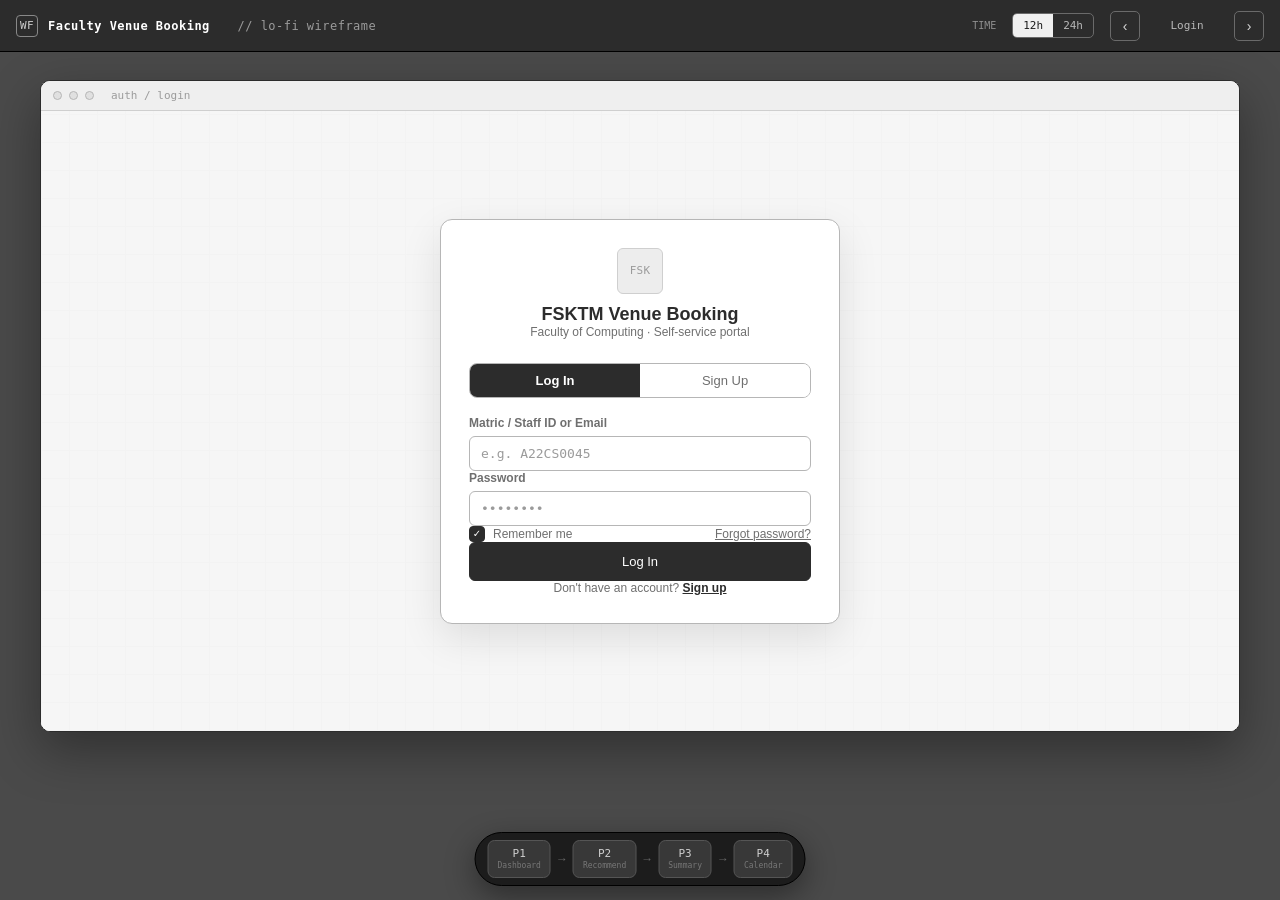
==== index.html @ b7682656 "Rename Faculty Booking Wireframe.html to index.html" ====
<!DOCTYPE html>
<html lang="en">
<head>
<meta charset="UTF-8" />
<meta name="viewport" content="width=device-width, initial-scale=1.0, viewport-fit=cover" />
<title>Faculty Venue Booking — Lo-Fi Wireframe</title>
<link rel="stylesheet" href="wf/styles.css" />
</head>
<body>
  <div class="app">
    <!-- ============ TOP CHROME ============ -->
    <div class="chrome">
      <div class="brand">
        <span class="dot">WF</span>
        <b>Faculty Venue Booking</b>&nbsp;<span>// lo-fi wireframe</span>
      </div>

      <div class="spacer"></div>

      <!-- global time format -->
      <span class="mono" style="font-size:10px;color:#8f8f8f;">TIME</span>
      <div class="seg">
        <button data-chrome="time" data-chrome-time="12">12h</button>
        <button data-chrome="time" data-chrome-time="24">24h</button>
      </div>

      <!-- annotation toggle removed -->

      <!-- prev / next -->
      <div class="nav">
        <button class="arrow" data-chrome="prev" title="Previous (←)">‹</button>
        <span class="pos" id="pos">P1 · 1/5</span>
        <button class="arrow" data-chrome="next" title="Next (→)">›</button>
      </div>
    </div>

    <!-- ============ STAGE ============ -->
    <div class="stage" id="stage"></div>
  </div>

  <!-- ============ FLOW MAP ============ -->
  <div class="flowmap">
    <div class="node" data-node="dashboard"><span>P1</span><small>Dashboard</small></div>
    <span class="arw">→</span>
    <div class="node" data-node="recommend"><span>P2</span><small>Recommend</small></div>
    <span class="arw">→</span>
    <div class="node" data-node="summary"><span>P3</span><small>Summary</small></div>
    <span class="arw">→</span>
    <div class="node" data-node="calendar"><span>P4</span><small>Calendar</small></div>
  </div>

  <script src="wf/screens.js"></script>
  <script src="wf/app.js"></script>
</body>
</html>
---- wf/styles.css ----
/* ============================================================
   FACULTY VENUE BOOKING — LO-FI WIREFRAME
   Strict grayscale blueprint system. White / gray / black only.
   ============================================================ */

:root {
  --bg:        #ffffff;
  --paper:     #f6f6f6;   /* app canvas behind cards */
  --panel:     #fbfbfb;   /* sidebars */
  --card:      #ffffff;
  --fill:      #ededed;   /* gray placeholder fill */
  --fill-2:    #e3e3e3;   /* stronger fill / booked block */
  --fill-3:    #d6d6d6;
  --line:      #cfcfcf;   /* hairline borders */
  --line-2:    #b6b6b6;
  --line-strong:#8f8f8f;
  --ink:       #2c2c2c;   /* primary text */
  --ink-2:     #6f6f6f;   /* secondary text */
  --ink-3:     #9b9b9b;   /* tertiary / placeholder text */
  --solid:     #2c2c2c;   /* "primary" filled button */
  --solid-ink: #ffffff;

  --sans: "Helvetica Neue", Helvetica, Arial, system-ui, sans-serif;
  --mono: ui-monospace, "SF Mono", "JetBrains Mono", Menlo, Consolas, monospace;

  --r: 6px;
  --r-lg: 10px;
}

* { box-sizing: border-box; }

html, body {
  margin: 0;
  height: 100%;
  background: #4a4a4a;
  font-family: var(--sans);
  color: var(--ink);
  -webkit-font-smoothing: antialiased;
}

/* ---------- App shell ---------- */
.app {
  height: 100vh;
  display: flex;
  flex-direction: column;
  overflow: hidden;
}

/* ---------- Top chrome bar ---------- */
.chrome {
  flex-shrink: 0;
  background: #2c2c2c;
  color: #fff;
  display: flex;
  align-items: center;
  gap: 16px;
  padding: 0 16px;
  height: 52px;
  border-bottom: 1px solid #000;
}
.chrome .brand {
  display: flex;
  align-items: center;
  gap: 10px;
  font-family: var(--mono);
  font-size: 12px;
  letter-spacing: 0.04em;
  color: #fff;
}
.chrome .brand .dot {
  width: 22px; height: 22px;
  border: 1px solid #888;
  border-radius: 4px;
  display: grid; place-items: center;
  font-size: 11px; color:#cfcfcf;
}
.chrome .brand b { font-weight: 700; }
.chrome .brand span { color: #9b9b9b; }

.chrome .spacer { flex: 1; }

.seg {
  display: inline-flex;
  border: 1px solid #6a6a6a;
  border-radius: 5px;
  overflow: hidden;
}
.seg button {
  background: transparent;
  border: 0;
  color: #b9b9b9;
  font-family: var(--mono);
  font-size: 11px;
  padding: 5px 10px;
  cursor: pointer;
}
.seg button.on { background: #f0f0f0; color: #1c1c1c; }

.chrome .cbtn {
  background: transparent;
  border: 1px solid #6a6a6a;
  color: #d8d8d8;
  font-family: var(--mono);
  font-size: 11px;
  padding: 6px 11px;
  border-radius: 5px;
  cursor: pointer;
  display: inline-flex; align-items: center; gap: 6px;
}
.chrome .cbtn:hover { background: #3a3a3a; }
.chrome .cbtn.on { background: #f0f0f0; color: #1c1c1c; border-color: #f0f0f0; }

.chrome .nav { display: inline-flex; align-items:center; gap: 8px; }
.chrome .nav .arrow {
  width: 30px; height: 30px;
  border: 1px solid #6a6a6a; border-radius: 5px;
  background: transparent; color: #d8d8d8;
  cursor: pointer; font-size: 14px;
  display: grid; place-items: center;
}
.chrome .nav .arrow:hover { background:#3a3a3a; }
.chrome .nav .pos { font-family: var(--mono); font-size: 11px; color:#b9b9b9; min-width: 78px; text-align:center; }

/* ---------- Stage ---------- */
.stage {
  flex: 1;
  overflow: auto;
  padding: 28px 28px 96px;
  display: flex;
  justify-content: center;
}
.frame {
  width: 100%;
  max-width: 1200px;
  background: var(--bg);
  border: 1px solid #2c2c2c;
  border-radius: 10px;
  box-shadow: 0 18px 50px rgba(0,0,0,.35);
  overflow: hidden;
  position: relative;
  align-self: flex-start;
}
/* browser-ish title strip */
.frame > .titlebar {
  height: 30px;
  background: #efefef;
  border-bottom: 1px solid var(--line);
  display: flex; align-items: center; gap: 7px;
  padding: 0 12px;
}
.frame > .titlebar .tl {
  width: 9px; height: 9px; border-radius: 50%;
  border: 1px solid var(--line-2); background: #e0e0e0;
}
.frame > .titlebar .url {
  margin-left: 10px;
  font-family: var(--mono); font-size: 11px; color: var(--ink-3);
}

.screen { position: relative; }

/* ============================================================
   GENERIC WIREFRAME PRIMITIVES
   ============================================================ */
.ph {
  background: var(--fill);
  border: 1px solid var(--line);
  border-radius: var(--r);
  display: flex; align-items: center; justify-content: center;
  font-family: var(--mono);
  font-size: 11px;
  color: var(--ink-3);
  text-align: center;
  letter-spacing: 0.02em;
}
/* faint placeholder texture for image slots */
.ph.img {
  background:
    repeating-linear-gradient(135deg, #e9e9e9 0 9px, #e3e3e3 9px 18px);
}
.ico {
  width: 16px; height: 16px;
  border: 1px solid var(--line-2);
  border-radius: 4px;
  flex-shrink: 0;
  display: inline-grid; place-items: center;
  font-family: var(--mono);
  font-size: 9px; color: var(--ink-3);
  background: #fff;
}
.ico.sm { width: 13px; height: 13px; border-radius: 3px; }
.avatar { border-radius: 50%; }

.glyph { font-family: var(--mono); }

/* Buttons */
.btn {
  font-family: var(--sans);
  font-size: 13px;
  border: 1px solid var(--line-2);
  background: #fff;
  color: var(--ink);
  border-radius: var(--r);
  padding: 9px 14px;
  cursor: pointer;
  display: inline-flex; align-items: center; gap: 8px;
  font-weight: 500;
  line-height: 1;
}
.btn:hover { background: var(--paper); }
.btn.primary {
  background: var(--solid);
  color: var(--solid-ink);
  border-color: var(--solid);
}
.btn.primary:hover { background: #000; }
.btn.dashed { border-style: dashed; background: #fff; }
.btn.sm { font-size: 12px; padding: 7px 11px; }
.btn.block { width: 100%; justify-content: center; }

/* Tag / chip */
.tag {
  font-family: var(--mono);
  font-size: 10px;
  border: 1px solid var(--line-2);
  border-radius: 4px;
  padding: 2px 7px;
  color: var(--ink-2);
  background: #fff;
  display: inline-flex; align-items:center; gap:5px;
  white-space: nowrap;
}
.tag.solid { background: var(--fill-2); border-color: var(--line-2); color: var(--ink); }
.tag.dark  { background: #2c2c2c; border-color:#2c2c2c; color:#fff; }

.chip {
  font-family: var(--sans);
  font-size: 12px;
  border: 1px solid var(--line-2);
  border-radius: 999px;
  padding: 6px 12px;
  background: #fff;
  color: var(--ink-2);
  cursor: pointer;
  display: inline-flex; align-items:center; gap:6px;
}
.chip.on { background: #2c2c2c; color: #fff; border-color:#2c2c2c; font-weight:600; }

/* Card */
.uicard {
  background: var(--card);
  border: 1px solid var(--line);
  border-radius: var(--r-lg);
  overflow: hidden;
}
.uicard > .head {
  padding: 13px 18px;
  border-bottom: 1px solid var(--line);
  display: flex; align-items: center; justify-content: space-between;
}
.label-kicker {
  font-family: var(--mono); font-size: 10px; letter-spacing: 0.08em;
  color: var(--ink-3); text-transform: uppercase;
}

/* Layout helpers */
.row { display: flex; align-items: center; }
.col { display: flex; flex-direction: column; }
.gap4{gap:4px}.gap6{gap:6px}.gap8{gap:8px}.gap10{gap:10px}.gap12{gap:12px}.gap16{gap:16px}.gap20{gap:20px}.gap24{gap:24px}
.between { justify-content: space-between; }
.wrap { flex-wrap: wrap; }
.mt4{margin-top:4px}.mt8{margin-top:8px}.mt12{margin-top:12px}.mt16{margin-top:16px}
.muted { color: var(--ink-2); }
.mono { font-family: var(--mono); }
.t10{font-size:10px}.t11{font-size:11px}.t12{font-size:12px}.t13{font-size:13px}.t14{font-size:14px}.t15{font-size:15px}.t16{font-size:16px}.t18{font-size:18px}.t20{font-size:20px}.t22{font-size:22px}
.b6{font-weight:600}.b7{font-weight:700}.b8{font-weight:800}

/* App-internal sidebar look */
.side {
  width: 220px; flex-shrink: 0;
  background: var(--panel);
  border-right: 1px solid var(--line);
  display: flex; flex-direction: column;
}
.side .navitem {
  display: flex; align-items: center; gap: 11px;
  padding: 10px 12px; margin: 2px 10px;
  border-radius: var(--r);
  font-size: 13px; color: var(--ink-2);
  cursor: pointer; border: 1px solid transparent;
}
.side .navitem:hover { background: #fff; border-color: var(--line); }
.side .navitem.on { background: #2c2c2c; color: #fff; font-weight: 600; }
.side .navitem.on .ico { border-color:#777; background:#3a3a3a; color:#ddd; }
.side .navitem.disabled { opacity: .42; cursor: default; }
.side .navitem.disabled:hover { background: transparent; border-color: transparent; }
.side .navitem.admin { border: 1px dashed var(--line-2); }
.side .navitem.admin:hover { background:#fff; border-color: var(--line-strong); }
.brandbar { display:flex; align-items:center; gap:10px; padding:18px 16px; border-bottom:1px solid var(--line); }
.navlist { flex:1; padding:12px 0; }
.side-admin { padding:10px; border-top:1px solid var(--line); }
.side-admin .navitem { margin:0; }
.userbar { display:flex; flex-direction:column; align-items:stretch; gap:10px; padding:14px; border-top:1px solid var(--line); }
.navcount { margin-left:auto; font-family:var(--mono); font-size:10px; background:var(--fill-2); color:var(--ink-2); border-radius:999px; padding:1px 7px; }
.navitem.on .navcount { background:#3a3a3a; color:#ddd; }
.emptybox { display:flex; flex-direction:column; align-items:center; gap:10px; text-align:center; padding:46px 20px; border:1px dashed var(--line-2); border-radius:var(--r-lg); background:#fff; }

/* recommend: filter panel beside results */
.subbody { display:flex; flex:1; min-height:0; }
.filterpanel { width:248px; flex-shrink:0; background:#fff; border-right:1px solid var(--line); padding:20px; display:flex; flex-direction:column; gap:22px; overflow:auto; }
.resultscol { flex:1; min-width:0; background:var(--paper); padding:24px 26px; display:flex; flex-direction:column; gap:12px; overflow:auto; }

/* summary scroll body */
.subbody-scroll { flex:1; overflow:auto; background:var(--paper); padding:24px 26px; }
.p3grid { display:grid; grid-template-columns:2fr 1fr; gap:22px; max-width:1000px; margin:0 auto; }

.topbar {
  border-bottom: 1px solid var(--line);
  padding: 16px 26px;
  display: flex; align-items: center; justify-content: space-between;
  background: #fff;
}

.appbody { display: flex; min-height: 560px; }
.appmain { flex: 1; min-width: 0; display: flex; flex-direction: column; background: var(--paper); }
.scrollpad { padding: 24px 26px; display: flex; flex-direction: column; gap: 20px; }

/* Stat card */
.stat {
  background: #fff; border: 1px solid var(--line); border-radius: var(--r-lg);
  padding: 16px 18px; display: flex; align-items: center; gap: 14px;
}
.stat .box { width: 40px; height: 40px; border:1px solid var(--line-2); border-radius:8px; background:var(--fill); flex-shrink:0; display:grid;place-items:center; }

/* List row */
.lrow { padding: 14px 18px; display: flex; align-items: center; gap: 14px; }
.lrow + .lrow { border-top: 1px solid var(--line); }
.stripe { width: 4px; align-self: stretch; border-radius: 3px; background: var(--fill-3); flex-shrink: 0; }

/* Inputs */
.field {
  width: 100%;
  border: 1px solid var(--line-2);
  border-radius: var(--r);
  padding: 9px 11px;
  font-family: var(--mono);
  font-size: 13px;
  color: var(--ink);
  background: #fff;
}
.field.area { font-family: var(--sans); resize: none; }
.field.ph-only { color: var(--ink-3); }
.slider {
  height: 5px; background: var(--fill-2); border-radius: 999px; position: relative;
}
.slider .knob {
  position: absolute; top: 50%; transform: translate(-50%,-50%);
  width: 16px; height: 16px; border-radius: 50%;
  background: #fff; border: 2px solid #2c2c2c;
}
.slider .fillbar { position:absolute; left:0; top:0; bottom:0; background: var(--line-strong); border-radius:999px; }

/* Toggle switch */
.switch { width: 38px; height: 21px; border-radius: 999px; background: var(--fill-2); border:1px solid var(--line-2); position: relative; cursor:pointer; flex-shrink:0; }
.switch .nub { position:absolute; top: 2px; left: 2px; width: 15px; height: 15px; border-radius: 50%; background: #fff; border:1px solid var(--line-2); transition: left .12s; }
.switch.on { background: #2c2c2c; border-color:#2c2c2c; }
.switch.on .nub { left: 19px; border-color:#2c2c2c; }

/* Checkbox */
.cbox { width: 16px; height:16px; border:1px solid var(--line-2); border-radius:4px; display:grid; place-items:center; background:#fff; flex-shrink:0; }
.cbox.on { background:#2c2c2c; border-color:#2c2c2c; color:#fff; font-size:10px; }

/* ============================================================
   ANNOTATIONS
   ============================================================ */
.annot { display: none; }
body.show-annots .annot { display: block; }

.annot-badge {
  position: absolute;
  z-index: 30;
  font-family: var(--mono);
  font-size: 10px;
  background: #1c1c1c;
  color: #fff;
  border-radius: 999px;
  padding: 2px 8px;
  white-space: nowrap;
  box-shadow: 0 2px 6px rgba(0,0,0,.3);
  pointer-events: none;
  display: flex; align-items: center; gap: 5px;
}
.annot-badge .num {
  display: inline-grid; place-items: center;
  width: 14px; height: 14px; border-radius: 50%;
  background: #fff; color: #1c1c1c; font-weight: 700; font-size: 9px;
}
/* dashed outline marking an interactive region */
.annot-ring {
  position: absolute;
  z-index: 29;
  border: 1.5px dashed #5a5a5a;
  border-radius: 8px;
  pointer-events: none;
}

/* highlight any interactive element subtly */
[data-act] { position: relative; }
body.show-annots .hot { outline: 1.5px dashed #7a7a7a; outline-offset: 2px; }

/* ---------- Flow map (footer) ---------- */
.flowmap {
  position: fixed;
  bottom: 14px; left: 50%; transform: translateX(-50%);
  background: #1c1c1c;
  border: 1px solid #000;
  border-radius: 999px;
  padding: 7px 12px;
  display: flex; align-items: center; gap: 4px;
  z-index: 50;
  box-shadow: 0 10px 30px rgba(0,0,0,.4);
}
.flowmap .node {
  font-family: var(--mono);
  font-size: 11px;
  color: #cfcfcf;
  background: #383838;
  border: 1px solid #555;
  border-radius: 7px;
  padding: 6px 9px;
  cursor: pointer;
  display: flex; flex-direction: column; align-items:center; line-height: 1.25;
  min-width: 38px;
}
.flowmap .node small { font-size: 8px; color: #777; }
.flowmap .node.on { background: #f0f0f0; color: #1c1c1c; border-color:#f0f0f0; }
.flowmap .node.on small { color: #666; }
.flowmap .node.overlay { border-style: dashed; }
.flowmap .arw { color: #666; font-size: 12px; padding: 0 1px; }
.flowmap .biarw { color:#666; font-size: 12px; }

/* calendar */
.cal { min-width: 820px; }
.calhead, .calrow { display: grid; grid-template-columns: 64px repeat(6, 1fr); }
.calhead.cal5, .calrow.cal5 { grid-template-columns: 64px repeat(5, 1fr); }
.calhead > div { padding: 9px 6px; text-align: center; border-left: 1px solid var(--line); border-bottom: 1px solid var(--line); font-size: 11px; font-weight: 700; }
.calhead > div:first-child { border-left: 0; }
.dayband { padding: 6px 12px; background: var(--fill); border-bottom: 1px solid var(--line); font-size: 11px; font-weight: 700; color: var(--ink); font-family: var(--mono); }
.calrow > div { border-left: 1px solid var(--line); border-bottom: 1px solid var(--line); height: 34px; position: relative; cursor: pointer; }
.calrow > div:first-child { border-left: 0; display:flex; align-items:center; justify-content:flex-end; padding-right: 8px; font-family: var(--mono); font-size: 10px; color: var(--ink-3); cursor: default; }
.calrow .cell:hover { background: var(--paper); }
.calrow .cell.booked, .calrow .cell.booked:hover { background: var(--fill-2); }
.calrow .cell.selcell { outline: 1.5px dashed #2c2c2c; outline-offset: -2px; background: var(--fill-3); }
.calrow .cell.booked .ev { position:absolute; inset:0; display:flex; align-items:center; padding-left: 8px; font-size: 10px; font-weight: 600; color: var(--ink); border-left: 3px solid var(--line-strong); }
.calrow .cell.sel { background: #ddd; outline: 1.5px dashed #2c2c2c; outline-offset: -2px; }

/* slot panel */
.slotpanel {
  position: absolute; bottom: 18px; left: 50%; transform: translateX(-50%);
  width: 320px; background: #fff; border: 1px solid var(--line-2);
  border-radius: var(--r-lg); box-shadow: 0 14px 36px rgba(0,0,0,.22); padding: 16px; z-index: 20;
}

/* legend swatch */
.sw { width: 13px; height: 13px; border-radius: 3px; border: 1px solid var(--line-2); }

/* ---------- P6 modal ---------- */
.overlay {
  position: fixed; inset: 0; z-index: 60;
  background: rgba(30,30,30,.6);
  backdrop-filter: blur(2px);
  display: flex; align-items: center; justify-content: center;
}
.modal {
  width: 440px; max-width: calc(100% - 32px);
  background: #fff; border: 1px solid #2c2c2c;
  border-radius: 12px; overflow: hidden;
  box-shadow: 0 24px 60px rgba(0,0,0,.4);
}
.modal .mhead { background: #2c2c2c; color: #fff; padding: 18px 20px; }

/* swipe card */
.swipe {
  width: 100%; max-width: 480px;
  background: #fff; border: 1px solid var(--line-2);
  border-radius: 14px; box-shadow: 0 10px 30px rgba(0,0,0,.12);
  padding: 22px; position: relative;
}
.swipe .pstripe { position:absolute; top:0; left:0; right:0; height: 4px; background: var(--line-strong); border-radius: 14px 14px 0 0; }
.metsq { display:flex; align-items:center; gap:8px; padding: 9px 11px; border:1px solid var(--line); border-radius: var(--r); background: var(--paper); font-family: var(--mono); font-size: 12px; }

.divline { height: 1px; background: var(--line); }
.vdiv { width:1px; align-self:stretch; background: var(--line); }

/* ---------- AUTH (login / signup / admin gate) ---------- */
.authwrap {
  min-height: 620px;
  background:
    repeating-linear-gradient(0deg, #f3f3f3 0 1px, transparent 1px 28px),
    repeating-linear-gradient(90deg, #f3f3f3 0 1px, transparent 1px 28px),
    var(--paper);
  display: grid; place-items: center; padding: 48px 24px;
}
.authcard {
  width: 400px; max-width: 100%;
  background: #fff; border: 1px solid var(--line-2);
  border-radius: 12px; padding: 28px;
  box-shadow: 0 14px 40px rgba(0,0,0,.10);
  display: flex; flex-direction: column; gap: 18px;
}
.authtabs { display:flex; border:1px solid var(--line-2); border-radius: 8px; overflow:hidden; }
.authtabs button {
  flex:1; padding: 9px 0; background:#fff; border:0; cursor:pointer;
  font-family: var(--sans); font-size: 13px; color: var(--ink-2);
}
.authtabs button.on { background:#2c2c2c; color:#fff; font-weight:600; }
.linktab { color: var(--ink); font-weight:600; text-decoration: underline; cursor:pointer; }


/* ============================================================
   RESPONSIVE — mobile ( ≤ 680px )
   ============================================================ */
@media (max-width: 680px) {

  /* Hide desktop browser chrome frame on mobile */
  .frame { border-radius: 0; box-shadow: none; }
  .frame > .titlebar { display: none; }

  /* App shell — stack sidebar below content as bottom nav */
  .appbody { flex-direction: column; min-height: 100dvh; }
  .appmain { order: 1; }

  /* Sidebar becomes a bottom tab bar */
  .side {
    width: 100%; flex-direction: row;
    border-right: none; border-top: 1px solid var(--line);
    order: 2; overflow-x: auto; padding: 4px 6px;
    position: sticky; bottom: 0; background: #fff; z-index: 50;
  }
  .side .navlist { display: flex; flex-direction: row; padding: 0; gap: 2px; flex: 1; }
  .side .navitem { flex-direction: column; gap: 2px; padding: 6px 10px; font-size: 10px; margin: 0; min-width: 56px; text-align: center; justify-content: center; }
  .side .navitem .ico { width: 22px; height: 22px; font-size: 11px; }
  .brandbar { display: none; }
  .userbar { flex-direction: row; padding: 6px 10px; border-top: none; border-left: 1px solid var(--line); }
  .side-admin { padding: 4px 6px; border-top: none; border-left: 1px solid var(--line); }

  /* Topbar */
  .topbar { padding: 12px 16px; flex-wrap: wrap; gap: 8px; }

  /* Recommend: stack filter above results */
  .subbody { flex-direction: column; }
  .filterpanel {
    width: 100%; border-right: none; border-bottom: 1px solid var(--line);
    padding: 14px 16px; gap: 14px;
    max-height: 260px; overflow-y: auto;
  }
  .resultscol { padding: 14px 16px; }

  /* Booking summary grid: single column */
  .p3grid { grid-template-columns: 1fr; gap: 14px; }

  /* Scrollpad */
  .scrollpad { padding: 14px 16px; gap: 14px; }
  .subbody-scroll { padding: 14px 16px; }

  /* Stat cards: 2-column grid */
  .statgrid { grid-template-columns: 1fr 1fr !important; gap: 10px !important; }
  .stat { padding: 12px 14px; }

  /* Admin board: centre layout, full width */
  .swipe { max-width: 100%; }
  .swipe-track { max-width: 100%; }

  /* Admin swipe card full width */
  .col.gap16 > .swipe { width: 100%; }

  /* Room cards: hide photo strip on mobile */
  .ph.img { display: none; }

  /* Auth card */
  .authcard { width: 100%; border-radius: 0; border-left: none; border-right: none; }

  /* Calendar */
  .calgrid { font-size: 11px !important; }

  /* Tables */
  table { font-size: 12px; }
  th, td { padding: 8px 10px !important; }

  /* Tags / chips: smaller */
  .tag { font-size: 10px; padding: 2px 7px; }
  .chip { font-size: 11px; padding: 4px 10px; }

  /* Buttons */
  .btn { font-size: 12px; padding: 7px 12px; }
  .btn.sm { padding: 5px 9px; font-size: 11px; }

  /* Typography scale-down */
  .t20 { font-size: 16px !important; }
  .t18 { font-size: 15px !important; }
  .t17 { font-size: 14px !important; }
  .t16 { font-size: 13px !important; }
  .t15 { font-size: 13px !important; }

  /* Modal: full screen */
  .modal-box { width: 100% !important; max-width: 100% !important; border-radius: 16px 16px 0 0 !important; position: fixed !important; bottom: 0 !important; margin: 0 !important; }
  .modal { align-items: flex-end !important; }

  /* Swipe thumb bigger touch target */
  .swipe-thumb { width: 52px !important; height: 52px !important; top: 2px !important; }
  .swipe-track { height: 56px !important; }
}

/* ============================================================
   RESPONSIVE — tablet ( 681px – 900px )
   ============================================================ */
@media (min-width: 681px) and (max-width: 900px) {
  .side { width: 180px; }
  .side .navitem { font-size: 12px; padding: 9px 10px; }
  .filterpanel { width: 200px; }
  .p3grid { grid-template-columns: 1fr 1fr; gap: 16px; }
  .scrollpad { padding: 18px 20px; }
}

/* Safe area insets for notched phones (iPhone X+) */
@supports (padding: env(safe-area-inset-bottom)) {
  .side { padding-bottom: env(safe-area-inset-bottom); }
  body { padding-bottom: env(safe-area-inset-bottom); }
}
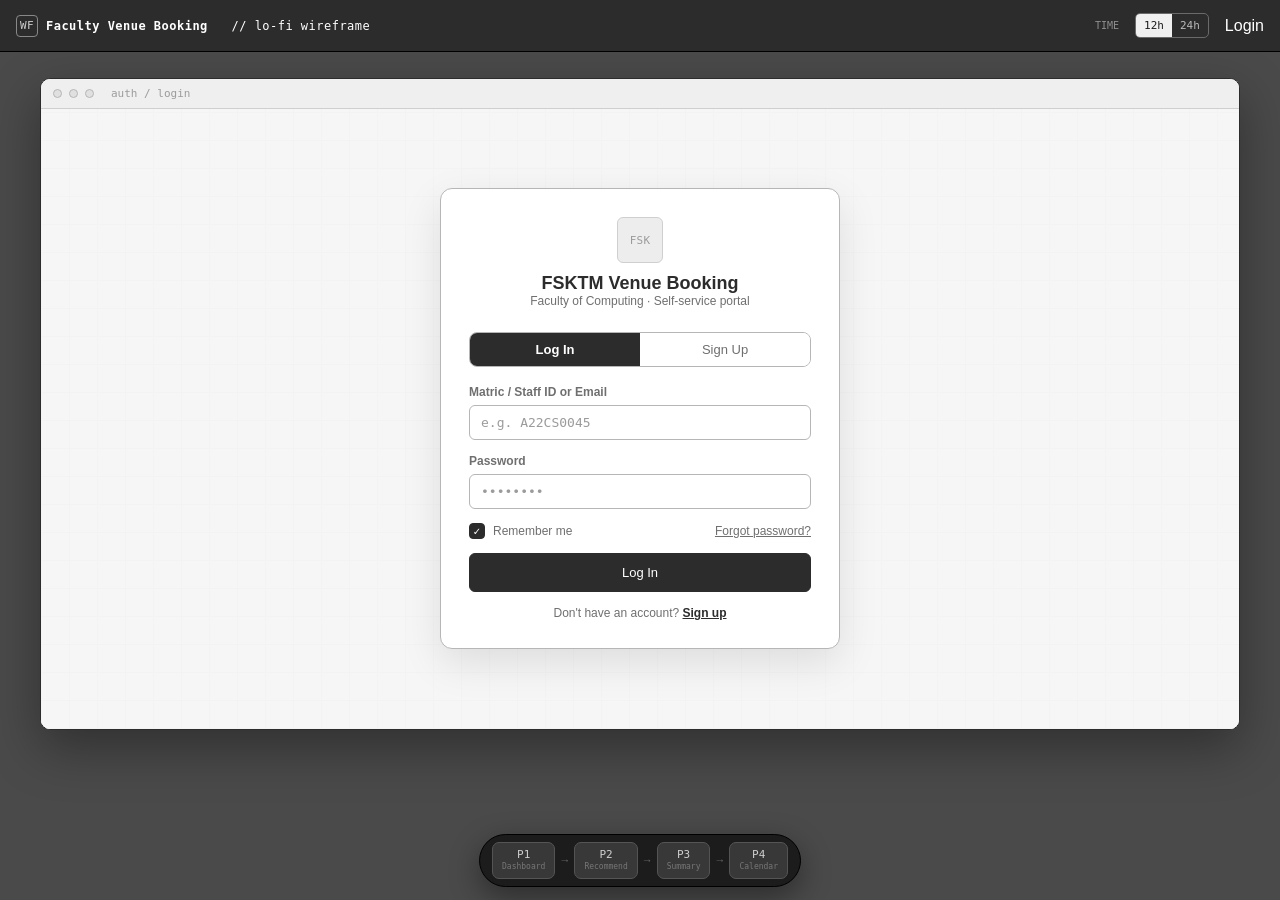
==== commit b75fba02: "Update index.html" ====
--- a/index.html
+++ b/index.html
@@ -26,12 +26,8 @@
 
       <!-- annotation toggle removed -->
 
-      <!-- prev / next -->
-      <div class="nav">
-        <button class="arrow" data-chrome="prev" title="Previous (←)">‹</button>
-        <span class="pos" id="pos">P1 · 1/5</span>
-        <button class="arrow" data-chrome="next" title="Next (→)">›</button>
-      </div>
+      <!-- prev / next removed -->
+      <span class="pos" id="pos"></span>
     </div>
 
     <!-- ============ STAGE ============ -->
@@ -40,13 +36,13 @@
 
   <!-- ============ FLOW MAP ============ -->
   <div class="flowmap">
-    <div class="node" data-node="dashboard"><span>P1</span><small>Dashboard</small></div>
+    <div class="node" data-node="dashboard" style="cursor:default;pointer-events:none;"><span>P1</span><small>Dashboard</small></div>
     <span class="arw">→</span>
-    <div class="node" data-node="recommend"><span>P2</span><small>Recommend</small></div>
+    <div class="node" data-node="recommend" style="cursor:default;pointer-events:none;"><span>P2</span><small>Recommend</small></div>
     <span class="arw">→</span>
-    <div class="node" data-node="summary"><span>P3</span><small>Summary</small></div>
+    <div class="node" data-node="summary" style="cursor:default;pointer-events:none;"><span>P3</span><small>Summary</small></div>
     <span class="arw">→</span>
-    <div class="node" data-node="calendar"><span>P4</span><small>Calendar</small></div>
+    <div class="node" data-node="calendar" style="cursor:default;pointer-events:none;"><span>P4</span><small>Calendar</small></div>
   </div>
 
   <script src="wf/screens.js"></script>
--- a/wf/styles.css
+++ b/wf/styles.css
@@ -1,30 +1,36 @@
 /* ============================================================
    FACULTY VENUE BOOKING — LO-FI WIREFRAME
-   Strict grayscale blueprint system. White / gray / black only.
+   Strict grayscale. Fully fluid & adaptive across all screen sizes.
    ============================================================ */
 
 :root {
-  --bg:        #ffffff;
-  --paper:     #f6f6f6;   /* app canvas behind cards */
-  --panel:     #fbfbfb;   /* sidebars */
-  --card:      #ffffff;
-  --fill:      #ededed;   /* gray placeholder fill */
-  --fill-2:    #e3e3e3;   /* stronger fill / booked block */
-  --fill-3:    #d6d6d6;
-  --line:      #cfcfcf;   /* hairline borders */
-  --line-2:    #b6b6b6;
+  --bg:         #ffffff;
+  --paper:      #f6f6f6;
+  --panel:      #fbfbfb;
+  --card:       #ffffff;
+  --fill:       #ededed;
+  --fill-2:     #e3e3e3;
+  --fill-3:     #d6d6d6;
+  --line:       #cfcfcf;
+  --line-2:     #b6b6b6;
   --line-strong:#8f8f8f;
-  --ink:       #2c2c2c;   /* primary text */
-  --ink-2:     #6f6f6f;   /* secondary text */
-  --ink-3:     #9b9b9b;   /* tertiary / placeholder text */
-  --solid:     #2c2c2c;   /* "primary" filled button */
-  --solid-ink: #ffffff;
+  --ink:        #2c2c2c;
+  --ink-2:      #6f6f6f;
+  --ink-3:      #9b9b9b;
+  --solid:      #2c2c2c;
+  --solid-ink:  #ffffff;
 
   --sans: "Helvetica Neue", Helvetica, Arial, system-ui, sans-serif;
   --mono: ui-monospace, "SF Mono", "JetBrains Mono", Menlo, Consolas, monospace;
 
-  --r: 6px;
+  --r:    6px;
   --r-lg: 10px;
+
+  /* Fluid sidebar width: 220px on desktop → 0 on mobile (becomes bottom bar) */
+  --side-w: clamp(0px, 18vw, 220px);
+  /* Fluid spacing */
+  --pad-x: clamp(12px, 3vw, 26px);
+  --pad-y: clamp(10px, 2vh, 20px);
 }
 
 * { box-sizing: border-box; }
@@ -36,111 +42,102 @@
   font-family: var(--sans);
   color: var(--ink);
   -webkit-font-smoothing: antialiased;
-}
-
-/* ---------- App shell ---------- */
+  overflow-x: hidden;
+}
+
+/* ============================================================
+   APP SHELL
+   ============================================================ */
 .app {
-  height: 100vh;
+  height: 100dvh;
   display: flex;
   flex-direction: column;
   overflow: hidden;
 }
 
-/* ---------- Top chrome bar ---------- */
+/* ---- Top chrome bar ---- */
 .chrome {
   flex-shrink: 0;
   background: #2c2c2c;
   color: #fff;
   display: flex;
   align-items: center;
-  gap: 16px;
-  padding: 0 16px;
-  height: 52px;
+  gap: clamp(6px, 1.5vw, 16px);
+  padding: 0 clamp(10px, 2vw, 16px);
+  height: clamp(42px, 6vh, 52px);
   border-bottom: 1px solid #000;
 }
 .chrome .brand {
   display: flex;
   align-items: center;
-  gap: 10px;
+  gap: 8px;
   font-family: var(--mono);
-  font-size: 12px;
+  font-size: clamp(10px, 1.2vw, 12px);
   letter-spacing: 0.04em;
   color: #fff;
+  white-space: nowrap;
+  overflow: hidden;
 }
 .chrome .brand .dot {
   width: 22px; height: 22px;
-  border: 1px solid #888;
-  border-radius: 4px;
+  border: 1px solid #888; border-radius: 4px;
   display: grid; place-items: center;
-  font-size: 11px; color:#cfcfcf;
+  font-size: 11px; color: #cfcfcf;
+  flex-shrink: 0;
 }
 .chrome .brand b { font-weight: 700; }
-.chrome .brand span { color: #9b9b9b; }
-
-.chrome .spacer { flex: 1; }
+.chrome .brand .brand-sub { color: #9b9b9b; }
+.chrome .spacer { flex: 1; min-width: 0; }
 
 .seg {
   display: inline-flex;
   border: 1px solid #6a6a6a;
   border-radius: 5px;
   overflow: hidden;
+  flex-shrink: 0;
 }
 .seg button {
-  background: transparent;
-  border: 0;
-  color: #b9b9b9;
-  font-family: var(--mono);
-  font-size: 11px;
-  padding: 5px 10px;
-  cursor: pointer;
+  background: transparent; border: 0;
+  color: #b9b9b9; font-family: var(--mono);
+  font-size: 11px; padding: 5px 8px; cursor: pointer;
 }
 .seg button.on { background: #f0f0f0; color: #1c1c1c; }
 
-.chrome .cbtn {
-  background: transparent;
-  border: 1px solid #6a6a6a;
-  color: #d8d8d8;
-  font-family: var(--mono);
-  font-size: 11px;
-  padding: 6px 11px;
-  border-radius: 5px;
-  cursor: pointer;
-  display: inline-flex; align-items: center; gap: 6px;
-}
-.chrome .cbtn:hover { background: #3a3a3a; }
-.chrome .cbtn.on { background: #f0f0f0; color: #1c1c1c; border-color: #f0f0f0; }
-
-.chrome .nav { display: inline-flex; align-items:center; gap: 8px; }
+.chrome .nav { display: inline-flex; align-items: center; gap: 6px; flex-shrink: 0; }
 .chrome .nav .arrow {
-  width: 30px; height: 30px;
+  width: 28px; height: 28px;
   border: 1px solid #6a6a6a; border-radius: 5px;
   background: transparent; color: #d8d8d8;
   cursor: pointer; font-size: 14px;
   display: grid; place-items: center;
 }
-.chrome .nav .arrow:hover { background:#3a3a3a; }
-.chrome .nav .pos { font-family: var(--mono); font-size: 11px; color:#b9b9b9; min-width: 78px; text-align:center; }
-
-/* ---------- Stage ---------- */
+.chrome .nav .arrow:hover { background: #3a3a3a; }
+.chrome .nav .pos {
+  font-family: var(--mono); font-size: 10px;
+  color: #b9b9b9; min-width: 60px; text-align: center;
+}
+
+/* ---- Stage (outer scroll container) ---- */
 .stage {
   flex: 1;
   overflow: auto;
-  padding: 28px 28px 96px;
+  padding: clamp(0px, 2vw, 28px) clamp(0px, 2vw, 28px) clamp(72px, 10vh, 96px);
   display: flex;
   justify-content: center;
 }
+
+/* ---- Browser frame ---- */
 .frame {
   width: 100%;
   max-width: 1200px;
   background: var(--bg);
   border: 1px solid #2c2c2c;
-  border-radius: 10px;
+  border-radius: clamp(0px, 1vw, 10px);
   box-shadow: 0 18px 50px rgba(0,0,0,.35);
   overflow: hidden;
   position: relative;
   align-self: flex-start;
 }
-/* browser-ish title strip */
 .frame > .titlebar {
   height: 30px;
   background: #efefef;
@@ -156,97 +153,75 @@
   margin-left: 10px;
   font-family: var(--mono); font-size: 11px; color: var(--ink-3);
 }
-
 .screen { position: relative; }
 
 /* ============================================================
-   GENERIC WIREFRAME PRIMITIVES
+   PRIMITIVES
    ============================================================ */
 .ph {
   background: var(--fill);
   border: 1px solid var(--line);
   border-radius: var(--r);
   display: flex; align-items: center; justify-content: center;
-  font-family: var(--mono);
-  font-size: 11px;
-  color: var(--ink-3);
-  text-align: center;
-  letter-spacing: 0.02em;
-}
-/* faint placeholder texture for image slots */
+  font-family: var(--mono); font-size: 11px;
+  color: var(--ink-3); text-align: center; letter-spacing: 0.02em;
+}
 .ph.img {
-  background:
-    repeating-linear-gradient(135deg, #e9e9e9 0 9px, #e3e3e3 9px 18px);
+  background: repeating-linear-gradient(135deg, #e9e9e9 0 9px, #e3e3e3 9px 18px);
 }
 .ico {
   width: 16px; height: 16px;
-  border: 1px solid var(--line-2);
-  border-radius: 4px;
+  border: 1px solid var(--line-2); border-radius: 4px;
   flex-shrink: 0;
   display: inline-grid; place-items: center;
-  font-family: var(--mono);
-  font-size: 9px; color: var(--ink-3);
+  font-family: var(--mono); font-size: 9px; color: var(--ink-3);
   background: #fff;
 }
 .ico.sm { width: 13px; height: 13px; border-radius: 3px; }
 .avatar { border-radius: 50%; }
-
 .glyph { font-family: var(--mono); }
 
 /* Buttons */
 .btn {
   font-family: var(--sans);
-  font-size: 13px;
+  font-size: clamp(11px, 1.2vw, 13px);
   border: 1px solid var(--line-2);
-  background: #fff;
-  color: var(--ink);
+  background: #fff; color: var(--ink);
   border-radius: var(--r);
-  padding: 9px 14px;
+  padding: clamp(7px, 1vh, 9px) clamp(10px, 1.5vw, 14px);
   cursor: pointer;
-  display: inline-flex; align-items: center; gap: 8px;
-  font-weight: 500;
-  line-height: 1;
+  display: inline-flex; align-items: center; gap: 6px;
+  font-weight: 500; line-height: 1;
+  white-space: nowrap;
 }
 .btn:hover { background: var(--paper); }
-.btn.primary {
-  background: var(--solid);
-  color: var(--solid-ink);
-  border-color: var(--solid);
-}
+.btn.primary { background: var(--solid); color: var(--solid-ink); border-color: var(--solid); }
 .btn.primary:hover { background: #000; }
 .btn.dashed { border-style: dashed; background: #fff; }
-.btn.sm { font-size: 12px; padding: 7px 11px; }
+.btn.sm { font-size: clamp(10px, 1.1vw, 12px); padding: clamp(5px, 0.8vh, 7px) clamp(8px, 1.2vw, 11px); }
 .btn.block { width: 100%; justify-content: center; }
 
-/* Tag / chip */
+/* Tags & chips */
 .tag {
-  font-family: var(--mono);
-  font-size: 10px;
-  border: 1px solid var(--line-2);
-  border-radius: 4px;
-  padding: 2px 7px;
-  color: var(--ink-2);
-  background: #fff;
-  display: inline-flex; align-items:center; gap:5px;
+  font-family: var(--mono); font-size: 10px;
+  border: 1px solid var(--line-2); border-radius: 4px;
+  padding: 2px 7px; color: var(--ink-2); background: #fff;
+  display: inline-flex; align-items: center; gap: 5px;
   white-space: nowrap;
 }
 .tag.solid { background: var(--fill-2); border-color: var(--line-2); color: var(--ink); }
-.tag.dark  { background: #2c2c2c; border-color:#2c2c2c; color:#fff; }
+.tag.dark  { background: #2c2c2c; border-color: #2c2c2c; color: #fff; }
 
 .chip {
-  font-family: var(--sans);
-  font-size: 12px;
-  border: 1px solid var(--line-2);
-  border-radius: 999px;
-  padding: 6px 12px;
-  background: #fff;
-  color: var(--ink-2);
-  cursor: pointer;
-  display: inline-flex; align-items:center; gap:6px;
-}
-.chip.on { background: #2c2c2c; color: #fff; border-color:#2c2c2c; font-weight:600; }
-
-/* Card */
+  font-family: var(--sans); font-size: clamp(10px, 1.1vw, 12px);
+  border: 1px solid var(--line-2); border-radius: 999px;
+  padding: clamp(4px, 0.6vh, 6px) clamp(9px, 1.2vw, 12px);
+  background: #fff; color: var(--ink-2);
+  cursor: pointer; display: inline-flex; align-items: center; gap: 6px;
+}
+.chip.on { background: #2c2c2c; color: #fff; border-color: #2c2c2c; font-weight: 600; }
+
+/* Cards */
 .uicard {
   background: var(--card);
   border: 1px solid var(--line);
@@ -254,217 +229,372 @@
   overflow: hidden;
 }
 .uicard > .head {
-  padding: 13px 18px;
+  padding: clamp(10px, 1.5vh, 13px) clamp(12px, 2vw, 18px);
   border-bottom: 1px solid var(--line);
   display: flex; align-items: center; justify-content: space-between;
 }
 .label-kicker {
-  font-family: var(--mono); font-size: 10px; letter-spacing: 0.08em;
-  color: var(--ink-3); text-transform: uppercase;
+  font-family: var(--mono); font-size: 10px;
+  letter-spacing: 0.08em; color: var(--ink-3); text-transform: uppercase;
 }
 
 /* Layout helpers */
-.row { display: flex; align-items: center; }
-.col { display: flex; flex-direction: column; }
-.gap4{gap:4px}.gap6{gap:6px}.gap8{gap:8px}.gap10{gap:10px}.gap12{gap:12px}.gap16{gap:16px}.gap20{gap:20px}.gap24{gap:24px}
+.row   { display: flex; align-items: center; }
+.col   { display: flex; flex-direction: column; }
+.gap4{gap:4px}.gap6{gap:6px}.gap8{gap:8px}.gap10{gap:10px}
+.gap12{gap:12px}.gap14{gap:14px}.gap16{gap:16px}.gap20{gap:20px}.gap24{gap:24px}
 .between { justify-content: space-between; }
 .wrap { flex-wrap: wrap; }
 .mt4{margin-top:4px}.mt8{margin-top:8px}.mt12{margin-top:12px}.mt16{margin-top:16px}
-.muted { color: var(--ink-2); }
-.mono { font-family: var(--mono); }
-.t10{font-size:10px}.t11{font-size:11px}.t12{font-size:12px}.t13{font-size:13px}.t14{font-size:14px}.t15{font-size:15px}.t16{font-size:16px}.t18{font-size:18px}.t20{font-size:20px}.t22{font-size:22px}
+.muted  { color: var(--ink-2); }
+.mono   { font-family: var(--mono); }
+.t10{font-size:10px}.t11{font-size:11px}.t12{font-size:12px}.t13{font-size:13px}
+.t14{font-size:14px}.t15{font-size:15px}.t16{font-size:16px}
+.t18{font-size:clamp(15px,2vw,18px)}.t20{font-size:clamp(16px,2.2vw,20px)}.t22{font-size:clamp(18px,2.5vw,22px)}
 .b6{font-weight:600}.b7{font-weight:700}.b8{font-weight:800}
 
-/* App-internal sidebar look */
+/* ============================================================
+   APP-INTERNAL LAYOUT (sidebar + main)
+   ============================================================ */
+.appbody {
+  display: flex;
+  min-height: 0;
+  flex: 1;
+  overflow: hidden;
+}
+.appmain {
+  flex: 1; min-width: 0;
+  display: flex; flex-direction: column;
+  background: var(--paper);
+  overflow: hidden;
+}
+
+/* Sidebar */
 .side {
-  width: 220px; flex-shrink: 0;
+  width: var(--side-w);
+  flex-shrink: 0;
   background: var(--panel);
   border-right: 1px solid var(--line);
   display: flex; flex-direction: column;
+  overflow: hidden;
+  transition: width 0.2s ease;
 }
 .side .navitem {
-  display: flex; align-items: center; gap: 11px;
-  padding: 10px 12px; margin: 2px 10px;
+  display: flex; align-items: center; gap: 10px;
+  padding: clamp(8px, 1.2vh, 10px) clamp(8px, 1.2vw, 12px);
+  margin: 2px clamp(4px, 0.8vw, 10px);
   border-radius: var(--r);
-  font-size: 13px; color: var(--ink-2);
+  font-size: clamp(11px, 1.2vw, 13px); color: var(--ink-2);
   cursor: pointer; border: 1px solid transparent;
+  white-space: nowrap; overflow: hidden;
 }
 .side .navitem:hover { background: #fff; border-color: var(--line); }
 .side .navitem.on { background: #2c2c2c; color: #fff; font-weight: 600; }
-.side .navitem.on .ico { border-color:#777; background:#3a3a3a; color:#ddd; }
+.side .navitem.on .ico { border-color: #777; background: #3a3a3a; color: #ddd; }
 .side .navitem.disabled { opacity: .42; cursor: default; }
 .side .navitem.disabled:hover { background: transparent; border-color: transparent; }
 .side .navitem.admin { border: 1px dashed var(--line-2); }
-.side .navitem.admin:hover { background:#fff; border-color: var(--line-strong); }
-.brandbar { display:flex; align-items:center; gap:10px; padding:18px 16px; border-bottom:1px solid var(--line); }
-.navlist { flex:1; padding:12px 0; }
-.side-admin { padding:10px; border-top:1px solid var(--line); }
-.side-admin .navitem { margin:0; }
-.userbar { display:flex; flex-direction:column; align-items:stretch; gap:10px; padding:14px; border-top:1px solid var(--line); }
-.navcount { margin-left:auto; font-family:var(--mono); font-size:10px; background:var(--fill-2); color:var(--ink-2); border-radius:999px; padding:1px 7px; }
-.navitem.on .navcount { background:#3a3a3a; color:#ddd; }
-.emptybox { display:flex; flex-direction:column; align-items:center; gap:10px; text-align:center; padding:46px 20px; border:1px dashed var(--line-2); border-radius:var(--r-lg); background:#fff; }
-
-/* recommend: filter panel beside results */
-.subbody { display:flex; flex:1; min-height:0; }
-.filterpanel { width:248px; flex-shrink:0; background:#fff; border-right:1px solid var(--line); padding:20px; display:flex; flex-direction:column; gap:22px; overflow:auto; }
-.resultscol { flex:1; min-width:0; background:var(--paper); padding:24px 26px; display:flex; flex-direction:column; gap:12px; overflow:auto; }
-
-/* summary scroll body */
-.subbody-scroll { flex:1; overflow:auto; background:var(--paper); padding:24px 26px; }
-.p3grid { display:grid; grid-template-columns:2fr 1fr; gap:22px; max-width:1000px; margin:0 auto; }
-
+.side .navitem.admin:hover { background: #fff; border-color: var(--line-strong); }
+
+.brandbar {
+  display: flex; align-items: center; gap: 10px;
+  padding: clamp(12px, 2vh, 18px) clamp(10px, 1.5vw, 16px);
+  border-bottom: 1px solid var(--line);
+  overflow: hidden;
+}
+.navlist { flex: 1; padding: 10px 0; overflow: hidden; }
+.side-admin { padding: 8px; border-top: 1px solid var(--line); }
+.side-admin .navitem { margin: 0; }
+.userbar {
+  display: flex; flex-direction: column; align-items: stretch;
+  gap: 8px; padding: 12px;
+  border-top: 1px solid var(--line);
+  overflow: hidden;
+}
+.navcount {
+  margin-left: auto; font-family: var(--mono); font-size: 10px;
+  background: var(--fill-2); color: var(--ink-2);
+  border-radius: 999px; padding: 1px 7px;
+}
+.navitem.on .navcount { background: #3a3a3a; color: #ddd; }
+.emptybox {
+  display: flex; flex-direction: column; align-items: center;
+  gap: 10px; text-align: center;
+  padding: clamp(28px, 5vh, 46px) 20px;
+  border: 1px dashed var(--line-2); border-radius: var(--r-lg); background: #fff;
+}
+
+/* Topbar */
 .topbar {
   border-bottom: 1px solid var(--line);
-  padding: 16px 26px;
+  padding: clamp(10px, 1.5vh, 16px) var(--pad-x);
   display: flex; align-items: center; justify-content: space-between;
-  background: #fff;
-}
-
-.appbody { display: flex; min-height: 560px; }
-.appmain { flex: 1; min-width: 0; display: flex; flex-direction: column; background: var(--paper); }
-.scrollpad { padding: 24px 26px; display: flex; flex-direction: column; gap: 20px; }
+  background: #fff; flex-wrap: wrap; gap: 8px;
+  flex-shrink: 0;
+}
+
+/* Scrollpad */
+.scrollpad {
+  padding: var(--pad-y) var(--pad-x);
+  display: flex; flex-direction: column;
+  gap: clamp(12px, 2vh, 20px);
+  overflow: auto; flex: 1;
+}
 
 /* Stat card */
 .stat {
-  background: #fff; border: 1px solid var(--line); border-radius: var(--r-lg);
-  padding: 16px 18px; display: flex; align-items: center; gap: 14px;
-}
-.stat .box { width: 40px; height: 40px; border:1px solid var(--line-2); border-radius:8px; background:var(--fill); flex-shrink:0; display:grid;place-items:center; }
+  background: #fff; border: 1px solid var(--line);
+  border-radius: var(--r-lg);
+  padding: clamp(10px, 1.5vh, 16px) clamp(10px, 1.5vw, 18px);
+  display: flex; align-items: center;
+  gap: clamp(8px, 1.5vw, 14px);
+  flex: 1; min-width: 0;
+}
+.stat .box {
+  width: clamp(30px, 4vw, 40px); height: clamp(30px, 4vw, 40px);
+  border: 1px solid var(--line-2); border-radius: 8px;
+  background: var(--fill); flex-shrink: 0;
+  display: grid; place-items: center;
+}
+
+/* Stat row: always flex-wrap so it flows from 3-col → 2-col → 1-col */
+.stat-row {
+  display: flex; flex-wrap: wrap;
+  gap: clamp(8px, 1.5vw, 16px);
+  align-items: stretch;
+}
+.stat-row .stat { flex: 1 1 clamp(120px, 28%, 300px); }
+
+/* Dashboard bottom row */
+.dash-bottom {
+  display: flex; flex-wrap: wrap;
+  gap: clamp(8px, 1.5vw, 16px);
+  align-items: stretch;
+}
+.dash-bottom > .uicard { flex: 1 1 clamp(200px, 40%, 600px); }
 
 /* List row */
-.lrow { padding: 14px 18px; display: flex; align-items: center; gap: 14px; }
+.lrow {
+  padding: clamp(8px, 1.2vh, 14px) clamp(10px, 1.5vw, 18px);
+  display: flex; align-items: center; gap: clamp(8px, 1.5vw, 14px);
+  flex-wrap: wrap;
+}
 .lrow + .lrow { border-top: 1px solid var(--line); }
 .stripe { width: 4px; align-self: stretch; border-radius: 3px; background: var(--fill-3); flex-shrink: 0; }
 
 /* Inputs */
 .field {
   width: 100%;
-  border: 1px solid var(--line-2);
-  border-radius: var(--r);
+  border: 1px solid var(--line-2); border-radius: var(--r);
   padding: 9px 11px;
-  font-family: var(--mono);
-  font-size: 13px;
-  color: var(--ink);
-  background: #fff;
+  font-family: var(--mono); font-size: 13px;
+  color: var(--ink); background: #fff;
 }
 .field.area { font-family: var(--sans); resize: none; }
 .field.ph-only { color: var(--ink-3); }
-.slider {
-  height: 5px; background: var(--fill-2); border-radius: 999px; position: relative;
-}
+
+.slider { height: 5px; background: var(--fill-2); border-radius: 999px; position: relative; }
 .slider .knob {
   position: absolute; top: 50%; transform: translate(-50%,-50%);
   width: 16px; height: 16px; border-radius: 50%;
   background: #fff; border: 2px solid #2c2c2c;
 }
-.slider .fillbar { position:absolute; left:0; top:0; bottom:0; background: var(--line-strong); border-radius:999px; }
-
-/* Toggle switch */
-.switch { width: 38px; height: 21px; border-radius: 999px; background: var(--fill-2); border:1px solid var(--line-2); position: relative; cursor:pointer; flex-shrink:0; }
-.switch .nub { position:absolute; top: 2px; left: 2px; width: 15px; height: 15px; border-radius: 50%; background: #fff; border:1px solid var(--line-2); transition: left .12s; }
-.switch.on { background: #2c2c2c; border-color:#2c2c2c; }
-.switch.on .nub { left: 19px; border-color:#2c2c2c; }
-
-/* Checkbox */
-.cbox { width: 16px; height:16px; border:1px solid var(--line-2); border-radius:4px; display:grid; place-items:center; background:#fff; flex-shrink:0; }
-.cbox.on { background:#2c2c2c; border-color:#2c2c2c; color:#fff; font-size:10px; }
-
-/* ============================================================
-   ANNOTATIONS
-   ============================================================ */
-.annot { display: none; }
-body.show-annots .annot { display: block; }
-
-.annot-badge {
-  position: absolute;
-  z-index: 30;
-  font-family: var(--mono);
-  font-size: 10px;
-  background: #1c1c1c;
-  color: #fff;
-  border-radius: 999px;
-  padding: 2px 8px;
-  white-space: nowrap;
-  box-shadow: 0 2px 6px rgba(0,0,0,.3);
-  pointer-events: none;
-  display: flex; align-items: center; gap: 5px;
-}
-.annot-badge .num {
-  display: inline-grid; place-items: center;
-  width: 14px; height: 14px; border-radius: 50%;
-  background: #fff; color: #1c1c1c; font-weight: 700; font-size: 9px;
-}
-/* dashed outline marking an interactive region */
-.annot-ring {
-  position: absolute;
-  z-index: 29;
-  border: 1.5px dashed #5a5a5a;
-  border-radius: 8px;
-  pointer-events: none;
-}
-
-/* highlight any interactive element subtly */
-[data-act] { position: relative; }
-body.show-annots .hot { outline: 1.5px dashed #7a7a7a; outline-offset: 2px; }
-
-/* ---------- Flow map (footer) ---------- */
-.flowmap {
-  position: fixed;
-  bottom: 14px; left: 50%; transform: translateX(-50%);
-  background: #1c1c1c;
-  border: 1px solid #000;
-  border-radius: 999px;
-  padding: 7px 12px;
-  display: flex; align-items: center; gap: 4px;
-  z-index: 50;
-  box-shadow: 0 10px 30px rgba(0,0,0,.4);
-}
-.flowmap .node {
-  font-family: var(--mono);
-  font-size: 11px;
-  color: #cfcfcf;
-  background: #383838;
-  border: 1px solid #555;
-  border-radius: 7px;
-  padding: 6px 9px;
-  cursor: pointer;
-  display: flex; flex-direction: column; align-items:center; line-height: 1.25;
-  min-width: 38px;
-}
-.flowmap .node small { font-size: 8px; color: #777; }
-.flowmap .node.on { background: #f0f0f0; color: #1c1c1c; border-color:#f0f0f0; }
-.flowmap .node.on small { color: #666; }
-.flowmap .node.overlay { border-style: dashed; }
-.flowmap .arw { color: #666; font-size: 12px; padding: 0 1px; }
-.flowmap .biarw { color:#666; font-size: 12px; }
-
-/* calendar */
-.cal { min-width: 820px; }
-.calhead, .calrow { display: grid; grid-template-columns: 64px repeat(6, 1fr); }
-.calhead.cal5, .calrow.cal5 { grid-template-columns: 64px repeat(5, 1fr); }
-.calhead > div { padding: 9px 6px; text-align: center; border-left: 1px solid var(--line); border-bottom: 1px solid var(--line); font-size: 11px; font-weight: 700; }
+.slider .fillbar { position: absolute; left: 0; top: 0; bottom: 0; background: var(--line-strong); border-radius: 999px; }
+
+.switch { width: 38px; height: 21px; border-radius: 999px; background: var(--fill-2); border: 1px solid var(--line-2); position: relative; cursor: pointer; flex-shrink: 0; }
+.switch .nub { position: absolute; top: 2px; left: 2px; width: 15px; height: 15px; border-radius: 50%; background: #fff; border: 1px solid var(--line-2); transition: left .12s; }
+.switch.on { background: #2c2c2c; border-color: #2c2c2c; }
+.switch.on .nub { left: 19px; border-color: #2c2c2c; }
+
+.cbox { width: 16px; height: 16px; border: 1px solid var(--line-2); border-radius: 4px; display: grid; place-items: center; background: #fff; flex-shrink: 0; }
+.cbox.on { background: #2c2c2c; border-color: #2c2c2c; color: #fff; font-size: 10px; }
+
+/* ============================================================
+   RECOMMEND (P2) — fluid filter + results
+   ============================================================ */
+.subbody { display: flex; flex: 1; min-height: 0; overflow: hidden; }
+
+.filterpanel {
+  width: clamp(160px, 22vw, 248px);
+  flex-shrink: 0;
+  background: #fff;
+  border-right: 1px solid var(--line);
+  padding: clamp(12px, 2vw, 20px);
+  display: flex; flex-direction: column;
+  gap: clamp(14px, 2.5vh, 22px);
+  overflow-y: auto;
+  transition: width 0.2s ease;
+}
+.resultscol {
+  flex: 1; min-width: 0;
+  background: var(--paper);
+  padding: clamp(12px, 2.5vw, 24px) clamp(12px, 2.5vw, 26px);
+  display: flex; flex-direction: column;
+  gap: 12px; overflow-y: auto;
+}
+
+/* Room card photo strip — fluid width */
+.room-photo {
+  width: clamp(80px, 14vw, 160px);
+  min-height: 110px;
+  border: 0; border-right: 1px solid var(--line); border-radius: 0;
+  flex-shrink: 0;
+}
+
+/* ============================================================
+   SUMMARY (P3) — fluid grid
+   ============================================================ */
+.subbody-scroll { flex: 1; overflow: auto; background: var(--paper); padding: var(--pad-y) var(--pad-x); }
+
+.p3grid {
+  display: grid;
+  grid-template-columns: minmax(0, 2fr) minmax(220px, 1fr);
+  gap: clamp(12px, 2vw, 22px);
+  max-width: 1000px; margin: 0 auto;
+}
+
+/* Add-on cards grid */
+.addon-grid {
+  display: grid;
+  grid-template-columns: repeat(auto-fill, minmax(160px, 1fr));
+  gap: 12px;
+}
+
+/* Time selects grid */
+.time-grid {
+  display: grid;
+  grid-template-columns: 1fr 1fr;
+  gap: 14px;
+}
+
+/* ============================================================
+   CALENDAR (P4)
+   ============================================================ */
+.cal { min-width: min(820px, 100%); width: max-content; }
+.calhead, .calrow { display: grid; grid-template-columns: 54px repeat(6, 1fr); }
+.calhead.cal5, .calrow.cal5 { grid-template-columns: 54px repeat(5, 1fr); }
+.calhead > div {
+  padding: clamp(5px, 0.8vh, 9px) clamp(3px, 0.5vw, 6px);
+  text-align: center;
+  border-left: 1px solid var(--line); border-bottom: 1px solid var(--line);
+  font-size: clamp(9px, 1vw, 11px); font-weight: 700;
+}
 .calhead > div:first-child { border-left: 0; }
-.dayband { padding: 6px 12px; background: var(--fill); border-bottom: 1px solid var(--line); font-size: 11px; font-weight: 700; color: var(--ink); font-family: var(--mono); }
-.calrow > div { border-left: 1px solid var(--line); border-bottom: 1px solid var(--line); height: 34px; position: relative; cursor: pointer; }
-.calrow > div:first-child { border-left: 0; display:flex; align-items:center; justify-content:flex-end; padding-right: 8px; font-family: var(--mono); font-size: 10px; color: var(--ink-3); cursor: default; }
+.dayband {
+  padding: 5px clamp(8px, 1.5vw, 12px);
+  background: var(--fill); border-bottom: 1px solid var(--line);
+  font-size: clamp(9px, 1vw, 11px); font-weight: 700;
+  color: var(--ink); font-family: var(--mono);
+}
+.calrow > div {
+  border-left: 1px solid var(--line); border-bottom: 1px solid var(--line);
+  height: clamp(26px, 3.5vh, 34px); position: relative; cursor: pointer;
+}
+.calrow > div:first-child {
+  border-left: 0;
+  display: flex; align-items: center; justify-content: flex-end;
+  padding-right: clamp(4px, 0.6vw, 8px);
+  font-family: var(--mono); font-size: clamp(8px, 0.9vw, 10px);
+  color: var(--ink-3); cursor: default;
+}
 .calrow .cell:hover { background: var(--paper); }
 .calrow .cell.booked, .calrow .cell.booked:hover { background: var(--fill-2); }
 .calrow .cell.selcell { outline: 1.5px dashed #2c2c2c; outline-offset: -2px; background: var(--fill-3); }
-.calrow .cell.booked .ev { position:absolute; inset:0; display:flex; align-items:center; padding-left: 8px; font-size: 10px; font-weight: 600; color: var(--ink); border-left: 3px solid var(--line-strong); }
+.calrow .cell.booked .ev {
+  position: absolute; inset: 0;
+  display: flex; align-items: center;
+  padding-left: clamp(3px, 0.5vw, 8px);
+  font-size: clamp(8px, 0.9vw, 10px); font-weight: 600;
+  color: var(--ink); border-left: 3px solid var(--line-strong);
+}
 .calrow .cell.sel { background: #ddd; outline: 1.5px dashed #2c2c2c; outline-offset: -2px; }
 
-/* slot panel */
+/* Slot panel */
 .slotpanel {
   position: absolute; bottom: 18px; left: 50%; transform: translateX(-50%);
-  width: 320px; background: #fff; border: 1px solid var(--line-2);
-  border-radius: var(--r-lg); box-shadow: 0 14px 36px rgba(0,0,0,.22); padding: 16px; z-index: 20;
-}
-
-/* legend swatch */
+  width: min(320px, 92%);
+  background: #fff; border: 1px solid var(--line-2);
+  border-radius: var(--r-lg);
+  box-shadow: 0 14px 36px rgba(0,0,0,.22);
+  padding: 16px; z-index: 20;
+}
+
 .sw { width: 13px; height: 13px; border-radius: 3px; border: 1px solid var(--line-2); }
 
-/* ---------- P6 modal ---------- */
+/* ============================================================
+   ADMIN (P5) — swipe board
+   ============================================================ */
+.admin-appbody {
+  display: flex;
+  flex-wrap: wrap;           /* wraps sidebar above main on narrow screens */
+  min-height: 0; flex: 1; overflow: hidden;
+}
+.admin-sidebar {
+  width: clamp(0px, 22vw, 210px);
+  flex-shrink: 0;
+  background: var(--panel);
+  border-right: 1px solid var(--line);
+  overflow-y: auto;
+  transition: width 0.2s ease;
+}
+.admin-sidebar-inner {
+  padding: clamp(10px, 2vw, 18px);
+  display: flex; flex-direction: column; gap: 12px; height: 100%;
+}
+.admin-stat-row {
+  padding: clamp(8px, 1.2vh, 11px) clamp(8px, 1.2vw, 13px);
+  border-radius: 8px; background: #fff;
+  border: 1px solid var(--line);
+  display: flex; align-items: center; justify-content: space-between;
+}
+.admin-main {
+  flex: 1; min-width: 0;
+  background: var(--paper);
+  display: flex; align-items: center; justify-content: center;
+  overflow: auto;
+}
+.admin-main-inner {
+  display: flex; flex-direction: column; align-items: center;
+  width: 100%; padding: clamp(16px, 3vw, 32px); gap: 20px;
+}
+.admin-topbar {
+  background: #2c2c2c; border-color: #000;
+  display: flex; align-items: center; justify-content: space-between;
+  flex-wrap: wrap; gap: 10px;
+  padding: clamp(10px, 1.5vh, 16px) clamp(10px, 2vw, 20px);
+  border-bottom: 1px solid #000;
+  flex-shrink: 0;
+}
+
+/* Swipe card */
+.swipe {
+  width: 100%; max-width: min(480px, 100%);
+  background: #fff; border: 1px solid var(--line-2);
+  border-radius: 14px; box-shadow: 0 10px 30px rgba(0,0,0,.12);
+  padding: clamp(14px, 2.5vw, 22px); position: relative;
+}
+.swipe .pstripe { position: absolute; top: 0; left: 0; right: 0; height: 4px; background: var(--line-strong); border-radius: 14px 14px 0 0; }
+.metsq {
+  display: flex; align-items: center; gap: 8px;
+  padding: clamp(7px, 1vh, 9px) clamp(8px, 1vw, 11px);
+  border: 1px solid var(--line); border-radius: var(--r);
+  background: var(--paper); font-family: var(--mono);
+  font-size: clamp(10px, 1.1vw, 12px);
+}
+.swipe-track {
+  position: relative; width: 100%; max-width: min(480px, 100%);
+  height: clamp(50px, 7vh, 56px);
+  background: #f0f0f0; border-radius: 999px;
+  overflow: hidden; user-select: none; cursor: grab;
+}
+.swipe-thumb {
+  width: clamp(42px, 6vw, 48px) !important;
+  height: clamp(42px, 6vw, 48px) !important;
+}
+
+/* ============================================================
+   P6 — DAMAGE MODAL
+   ============================================================ */
 .overlay {
   position: fixed; inset: 0; z-index: 60;
   background: rgba(30,30,30,.6);
@@ -472,158 +602,238 @@
   display: flex; align-items: center; justify-content: center;
 }
 .modal {
-  width: 440px; max-width: calc(100% - 32px);
+  width: min(440px, calc(100% - 32px));
   background: #fff; border: 1px solid #2c2c2c;
   border-radius: 12px; overflow: hidden;
   box-shadow: 0 24px 60px rgba(0,0,0,.4);
 }
-.modal .mhead { background: #2c2c2c; color: #fff; padding: 18px 20px; }
-
-/* swipe card */
-.swipe {
-  width: 100%; max-width: 480px;
-  background: #fff; border: 1px solid var(--line-2);
-  border-radius: 14px; box-shadow: 0 10px 30px rgba(0,0,0,.12);
-  padding: 22px; position: relative;
-}
-.swipe .pstripe { position:absolute; top:0; left:0; right:0; height: 4px; background: var(--line-strong); border-radius: 14px 14px 0 0; }
-.metsq { display:flex; align-items:center; gap:8px; padding: 9px 11px; border:1px solid var(--line); border-radius: var(--r); background: var(--paper); font-family: var(--mono); font-size: 12px; }
-
-.divline { height: 1px; background: var(--line); }
-.vdiv { width:1px; align-self:stretch; background: var(--line); }
-
-/* ---------- AUTH (login / signup / admin gate) ---------- */
+.modal .mhead { background: #2c2c2c; color: #fff; padding: clamp(12px, 2vh, 18px) clamp(14px, 2vw, 20px); }
+
+/* ============================================================
+   AUTH
+   ============================================================ */
 .authwrap {
-  min-height: 620px;
+  min-height: clamp(500px, 80vh, 620px);
   background:
     repeating-linear-gradient(0deg, #f3f3f3 0 1px, transparent 1px 28px),
     repeating-linear-gradient(90deg, #f3f3f3 0 1px, transparent 1px 28px),
     var(--paper);
-  display: grid; place-items: center; padding: 48px 24px;
+  display: grid; place-items: center;
+  padding: clamp(20px, 5vh, 48px) clamp(16px, 4vw, 24px);
 }
 .authcard {
-  width: 400px; max-width: 100%;
+  width: min(400px, 100%);
   background: #fff; border: 1px solid var(--line-2);
-  border-radius: 12px; padding: 28px;
+  border-radius: 12px; padding: clamp(18px, 3vw, 28px);
   box-shadow: 0 14px 40px rgba(0,0,0,.10);
-  display: flex; flex-direction: column; gap: 18px;
-}
-.authtabs { display:flex; border:1px solid var(--line-2); border-radius: 8px; overflow:hidden; }
+  display: flex; flex-direction: column; gap: clamp(12px, 2vh, 18px);
+}
+.authtabs { display: flex; border: 1px solid var(--line-2); border-radius: 8px; overflow: hidden; }
 .authtabs button {
-  flex:1; padding: 9px 0; background:#fff; border:0; cursor:pointer;
+  flex: 1; padding: 9px 0; background: #fff; border: 0; cursor: pointer;
   font-family: var(--sans); font-size: 13px; color: var(--ink-2);
 }
-.authtabs button.on { background:#2c2c2c; color:#fff; font-weight:600; }
-.linktab { color: var(--ink); font-weight:600; text-decoration: underline; cursor:pointer; }
-
-
-/* ============================================================
-   RESPONSIVE — mobile ( ≤ 680px )
-   ============================================================ */
-@media (max-width: 680px) {
-
-  /* Hide desktop browser chrome frame on mobile */
-  .frame { border-radius: 0; box-shadow: none; }
+.authtabs button.on { background: #2c2c2c; color: #fff; font-weight: 600; }
+.linktab { color: var(--ink); font-weight: 600; text-decoration: underline; cursor: pointer; }
+
+/* ============================================================
+   ANNOTATIONS
+   ============================================================ */
+.annot { display: none; }
+body.show-annots .annot { display: block; }
+.annot-badge {
+  position: absolute; z-index: 30;
+  font-family: var(--mono); font-size: 10px;
+  background: #1c1c1c; color: #fff;
+  border-radius: 999px; padding: 2px 8px;
+  white-space: nowrap; box-shadow: 0 2px 6px rgba(0,0,0,.3);
+  pointer-events: none;
+  display: flex; align-items: center; gap: 5px;
+}
+.annot-badge .num {
+  display: inline-grid; place-items: center;
+  width: 14px; height: 14px; border-radius: 50%;
+  background: #fff; color: #1c1c1c; font-weight: 700; font-size: 9px;
+}
+.annot-ring {
+  position: absolute; z-index: 29;
+  border: 1.5px dashed #5a5a5a; border-radius: 8px; pointer-events: none;
+}
+[data-act] { position: relative; }
+body.show-annots .hot { outline: 1.5px dashed #7a7a7a; outline-offset: 2px; }
+
+/* ============================================================
+   FLOW MAP
+   ============================================================ */
+.flowmap {
+  position: fixed;
+  bottom: clamp(6px, 1.5vh, 14px);
+  left: 50%; transform: translateX(-50%);
+  background: #1c1c1c; border: 1px solid #000;
+  border-radius: 999px;
+  padding: clamp(5px, 0.8vh, 7px) clamp(8px, 1.5vw, 12px);
+  display: flex; align-items: center; gap: 3px;
+  z-index: 50;
+  box-shadow: 0 10px 30px rgba(0,0,0,.4);
+  max-width: calc(100vw - 20px);
+  overflow-x: auto;
+}
+.flowmap .node {
+  font-family: var(--mono); font-size: clamp(9px, 1vw, 11px);
+  color: #cfcfcf; background: #383838;
+  border: 1px solid #555; border-radius: 7px;
+  padding: clamp(4px, 0.6vh, 6px) clamp(6px, 0.8vw, 9px);
+  cursor: pointer;
+  display: flex; flex-direction: column; align-items: center; line-height: 1.25;
+  min-width: clamp(30px, 4vw, 38px); flex-shrink: 0;
+}
+.flowmap .node small { font-size: clamp(7px, 0.8vw, 8px); color: #777; }
+.flowmap .node.on { background: #f0f0f0; color: #1c1c1c; border-color: #f0f0f0; }
+.flowmap .node.on small { color: #666; }
+.flowmap .node.overlay { border-style: dashed; }
+.flowmap .arw { color: #666; font-size: 11px; padding: 0 1px; flex-shrink: 0; }
+.flowmap .biarw { color: #666; font-size: 11px; }
+
+.divline { height: 1px; background: var(--line); }
+.vdiv    { width: 1px; align-self: stretch; background: var(--line); }
+
+/* ============================================================
+   NARROW SCREEN ADAPTATIONS  (≤ 640px)
+   These handle the remaining layout shifts that CSS variables
+   and fluid units can't handle alone.
+   ============================================================ */
+@media (max-width: 640px) {
+
+  /* Stage: no outer padding on small screens */
+  .stage { padding: 0 0 72px; }
+
+  /* Frame: flush, no radius */
+  .frame { border-radius: 0; box-shadow: none; border-left: none; border-right: none; }
   .frame > .titlebar { display: none; }
 
-  /* App shell — stack sidebar below content as bottom nav */
-  .appbody { flex-direction: column; min-height: 100dvh; }
-  .appmain { order: 1; }
-
-  /* Sidebar becomes a bottom tab bar */
+  /* Chrome: hide subtitle text */
+  .chrome .brand-sub { display: none; }
+
+  /* Sidebar → bottom tab bar */
   .side {
-    width: 100%; flex-direction: row;
+    width: 100% !important;
+    flex-direction: row;
     border-right: none; border-top: 1px solid var(--line);
-    order: 2; overflow-x: auto; padding: 4px 6px;
-    position: sticky; bottom: 0; background: #fff; z-index: 50;
-  }
-  .side .navlist { display: flex; flex-direction: row; padding: 0; gap: 2px; flex: 1; }
-  .side .navitem { flex-direction: column; gap: 2px; padding: 6px 10px; font-size: 10px; margin: 0; min-width: 56px; text-align: center; justify-content: center; }
-  .side .navitem .ico { width: 22px; height: 22px; font-size: 11px; }
-  .brandbar { display: none; }
-  .userbar { flex-direction: row; padding: 6px 10px; border-top: none; border-left: 1px solid var(--line); }
-  .side-admin { padding: 4px 6px; border-top: none; border-left: 1px solid var(--line); }
-
-  /* Topbar */
-  .topbar { padding: 12px 16px; flex-wrap: wrap; gap: 8px; }
-
-  /* Recommend: stack filter above results */
-  .subbody { flex-direction: column; }
+    position: sticky; bottom: 0; z-index: 50;
+    background: #fff; padding: 3px 4px;
+    flex-shrink: 0; overflow-x: auto;
+    min-height: 54px;
+  }
+  .side .navlist {
+    display: flex; flex-direction: row;
+    padding: 0; gap: 2px; flex: 1;
+  }
+  .side .navitem {
+    flex-direction: column; gap: 2px;
+    padding: 5px 6px; margin: 0;
+    min-width: 48px; font-size: 9px;
+    text-align: center; justify-content: center;
+    flex: 1;
+  }
+  .side .navitem .ico { width: 20px; height: 20px; font-size: 10px; }
+  .side .navitem span:not(.ico):not(.navcount) { font-size: 9px; }
+  .brandbar   { display: none; }
+  .userbar    { flex-direction: row; padding: 4px 6px; border-top: none; border-left: 1px solid var(--line); align-items: center; min-width: 44px; }
+  .userbar .col, .userbar .btn { display: none; }
+  .userbar .ph { flex-shrink: 0; }
+  .side-admin { padding: 3px 4px; border-top: none; border-left: 1px solid var(--line); }
+  .side-admin .navitem span:not(.ico) { display: none; }
+  .side-admin .navitem { min-width: 40px; }
+
+  /* appbody: stack vertically */
+  .appbody { flex-direction: column; }
+  .appmain  { order: 1; overflow: auto; }
+
+  /* P2: filter stacks above results */
+  .subbody { flex-direction: column; overflow: visible; }
   .filterpanel {
-    width: 100%; border-right: none; border-bottom: 1px solid var(--line);
-    padding: 14px 16px; gap: 14px;
-    max-height: 260px; overflow-y: auto;
-  }
-  .resultscol { padding: 14px 16px; }
-
-  /* Booking summary grid: single column */
-  .p3grid { grid-template-columns: 1fr; gap: 14px; }
-
-  /* Scrollpad */
-  .scrollpad { padding: 14px 16px; gap: 14px; }
-  .subbody-scroll { padding: 14px 16px; }
-
-  /* Stat cards: 2-column grid */
-  .statgrid { grid-template-columns: 1fr 1fr !important; gap: 10px !important; }
-  .stat { padding: 12px 14px; }
-
-  /* Admin board: centre layout, full width */
-  .swipe { max-width: 100%; }
-  .swipe-track { max-width: 100%; }
-
-  /* Admin swipe card full width */
-  .col.gap16 > .swipe { width: 100%; }
-
-  /* Room cards: hide photo strip on mobile */
-  .ph.img { display: none; }
-
-  /* Auth card */
-  .authcard { width: 100%; border-radius: 0; border-left: none; border-right: none; }
-
-  /* Calendar */
-  .calgrid { font-size: 11px !important; }
-
-  /* Tables */
-  table { font-size: 12px; }
-  th, td { padding: 8px 10px !important; }
-
-  /* Tags / chips: smaller */
-  .tag { font-size: 10px; padding: 2px 7px; }
-  .chip { font-size: 11px; padding: 4px 10px; }
-
-  /* Buttons */
-  .btn { font-size: 12px; padding: 7px 12px; }
-  .btn.sm { padding: 5px 9px; font-size: 11px; }
-
-  /* Typography scale-down */
-  .t20 { font-size: 16px !important; }
-  .t18 { font-size: 15px !important; }
-  .t17 { font-size: 14px !important; }
-  .t16 { font-size: 13px !important; }
-  .t15 { font-size: 13px !important; }
-
-  /* Modal: full screen */
-  .modal-box { width: 100% !important; max-width: 100% !important; border-radius: 16px 16px 0 0 !important; position: fixed !important; bottom: 0 !important; margin: 0 !important; }
-  .modal { align-items: flex-end !important; }
-
-  /* Swipe thumb bigger touch target */
-  .swipe-thumb { width: 52px !important; height: 52px !important; top: 2px !important; }
-  .swipe-track { height: 56px !important; }
-}
-
-/* ============================================================
-   RESPONSIVE — tablet ( 681px – 900px )
-   ============================================================ */
-@media (min-width: 681px) and (max-width: 900px) {
-  .side { width: 180px; }
-  .side .navitem { font-size: 12px; padding: 9px 10px; }
-  .filterpanel { width: 200px; }
-  .p3grid { grid-template-columns: 1fr 1fr; gap: 16px; }
-  .scrollpad { padding: 18px 20px; }
-}
-
-/* Safe area insets for notched phones (iPhone X+) */
+    width: 100% !important;
+    border-right: none; border-bottom: 1px solid var(--line);
+    max-height: 230px; padding: 12px 14px; gap: 12px;
+  }
+  .resultscol { padding: 12px 14px; }
+  .room-photo { display: none; }
+
+  /* P3: single column */
+  .p3grid { grid-template-columns: 1fr; }
+  .addon-grid { grid-template-columns: 1fr 1fr; }
+
+  /* Calendar: narrower time column */
+  .calhead.cal5, .calrow.cal5 { grid-template-columns: 38px repeat(5, 1fr); }
+
+  /* Slot panel: bottom sheet */
+  .slotpanel {
+    position: fixed; bottom: 0; left: 0; right: 0;
+    transform: none; width: 100%;
+    border-radius: 14px 14px 0 0; border-bottom: none;
+    box-shadow: 0 -6px 24px rgba(0,0,0,.16);
+    z-index: 40;
+  }
+
+  /* Admin: sidebar becomes top strip */
+  .admin-appbody { flex-direction: column; overflow: auto; }
+  .admin-sidebar {
+    width: 100% !important;
+    border-right: none; border-bottom: 1px solid var(--line);
+    overflow: visible;
+  }
+  .admin-sidebar-inner {
+    flex-direction: row; flex-wrap: wrap;
+    align-items: center; height: auto; gap: 8px;
+    padding: 10px 14px;
+  }
+  .admin-sidebar-inner > .label-kicker { width: 100%; }
+  .admin-stat-row { flex: 1 1 80px; }
+  .admin-stat-row .t18 { font-size: 16px; }
+  .admin-main { overflow: visible; }
+
+  /* Admin topbar: wrap */
+  .admin-topbar { flex-direction: column; align-items: flex-start; }
+
+  /* P6 modal: slide up from bottom */
+  .overlay { align-items: flex-end; }
+  .modal {
+    width: 100% !important;
+    border-radius: 16px 16px 0 0;
+    border-bottom: none;
+  }
+
+  /* Auth: full-bleed card */
+  .authwrap { padding: 0; align-items: flex-start; min-height: 100dvh; }
+  .authcard { border-radius: 0; border-left: none; border-right: none; border-top: none; box-shadow: none; width: 100%; }
+}
+
+/* ============================================================
+   MID RANGE (641px – 900px) — sidebar narrows, grids tighten
+   ============================================================ */
+@media (min-width: 641px) and (max-width: 900px) {
+  :root {
+    --side-w: clamp(52px, 14vw, 180px);
+  }
+  /* Collapse sidebar labels when very narrow */
+  .side .navitem span:not(.ico):not(.navcount) {
+    display: none;
+  }
+  .side .navitem {
+    justify-content: center;
+    padding: 10px 8px;
+    margin: 2px 6px;
+  }
+  .brandbar .col { display: none; }
+  .userbar .col, .userbar .btn { display: none; }
+  .userbar { justify-content: center; }
+
+  .filterpanel { width: clamp(140px, 20vw, 200px); }
+  .p3grid { grid-template-columns: minmax(0,1fr) minmax(180px, 0.8fr); }
+}
+
+/* Safe area for notched phones */
 @supports (padding: env(safe-area-inset-bottom)) {
-  .side { padding-bottom: env(safe-area-inset-bottom); }
-  body { padding-bottom: env(safe-area-inset-bottom); }
-}+  .side      { padding-bottom: env(safe-area-inset-bottom); }
+  .flowmap   { bottom: calc(clamp(6px, 1.5vh, 14px) + env(safe-area-inset-bottom)); }
+}
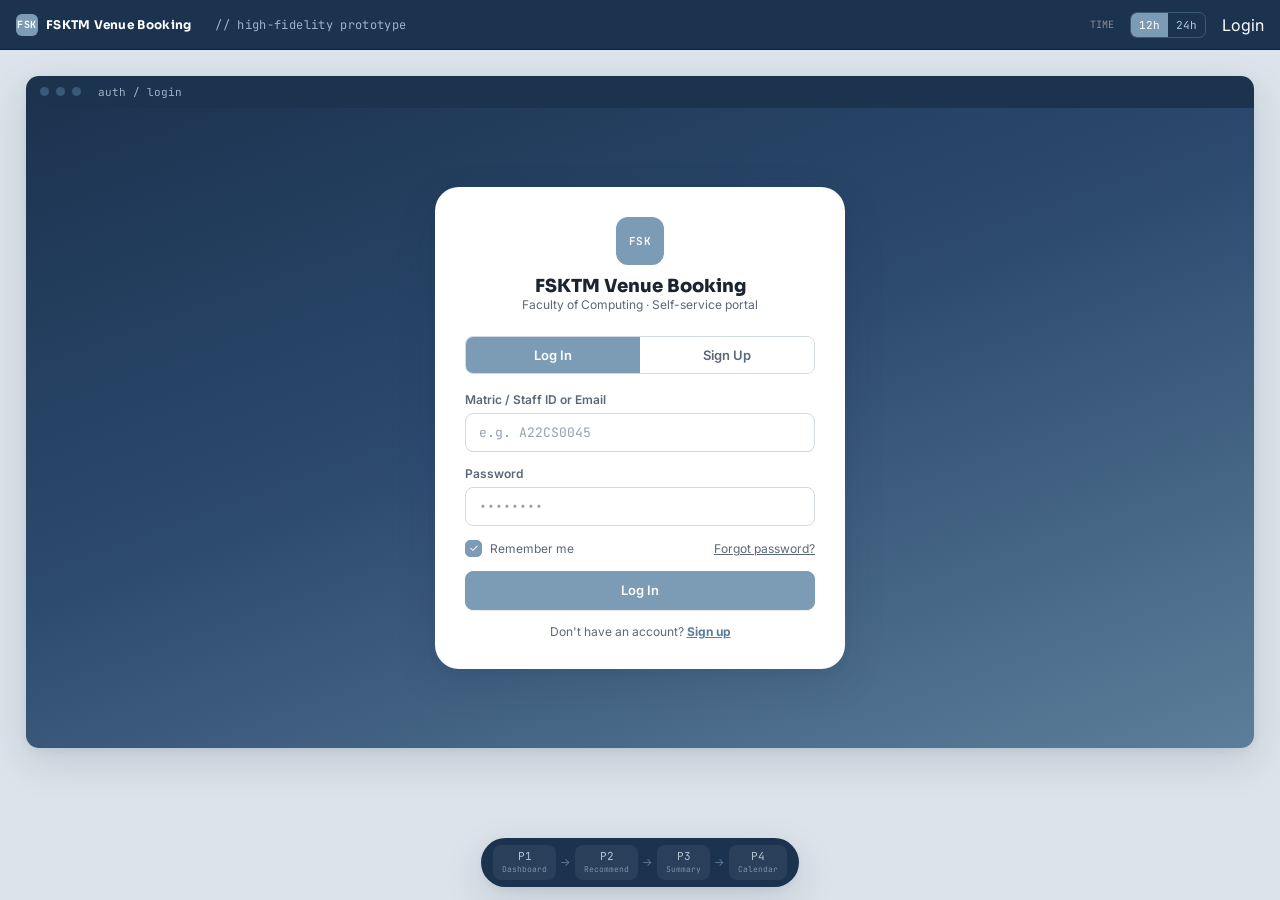
==== commit 16fc0988: "Add files via upload" ====
--- a/index.html
+++ b/index.html
@@ -3,7 +3,8 @@
 <head>
 <meta charset="UTF-8" />
 <meta name="viewport" content="width=device-width, initial-scale=1.0, viewport-fit=cover" />
-<title>Faculty Venue Booking — Lo-Fi Wireframe</title>
+<title>FSKTM Venue Booking</title>
+<link rel="preconnect" href="https://fonts.googleapis.com" />
 <link rel="stylesheet" href="wf/styles.css" />
 </head>
 <body>
@@ -11,8 +12,8 @@
     <!-- ============ TOP CHROME ============ -->
     <div class="chrome">
       <div class="brand">
-        <span class="dot">WF</span>
-        <b>Faculty Venue Booking</b>&nbsp;<span>// lo-fi wireframe</span>
+        <span class="dot">FSK</span>
+        <b>FSKTM Venue Booking</b>&nbsp;<span class="brand-sub">// high-fidelity prototype</span>
       </div>
 
       <div class="spacer"></div>
--- a/wf/styles.css
+++ b/wf/styles.css
@@ -1,36 +1,59 @@
 /* ============================================================
-   FACULTY VENUE BOOKING — LO-FI WIREFRAME
-   Strict grayscale. Fully fluid & adaptive across all screen sizes.
-   ============================================================ */
+   FSKTM VENUE BOOKING — HIGH-FIDELITY DESIGN SYSTEM
+   Palette per design-system slide: Primary / Secondary / Success
+   / Warning / Error. Fully fluid & adaptive across all screens.
+   ============================================================ */
+
+@import url('https://fonts.googleapis.com/css2?family=Sora:wght@400;500;600;700;800&family=Inter:wght@400;500;600;700&family=JetBrains+Mono:wght@400;500;600&display=swap');
 
 :root {
-  --bg:         #ffffff;
-  --paper:      #f6f6f6;
-  --panel:      #fbfbfb;
-  --card:       #ffffff;
-  --fill:       #ededed;
-  --fill-2:     #e3e3e3;
-  --fill-3:     #d6d6d6;
-  --line:       #cfcfcf;
-  --line-2:     #b6b6b6;
-  --line-strong:#8f8f8f;
-  --ink:        #2c2c2c;
-  --ink-2:      #6f6f6f;
-  --ink-3:      #9b9b9b;
-  --solid:      #2c2c2c;
-  --solid-ink:  #ffffff;
-
-  --sans: "Helvetica Neue", Helvetica, Arial, system-ui, sans-serif;
-  --mono: ui-monospace, "SF Mono", "JetBrains Mono", Menlo, Consolas, monospace;
-
-  --r:    6px;
-  --r-lg: 10px;
-
-  /* Fluid sidebar width: 220px on desktop → 0 on mobile (becomes bottom bar) */
-  --side-w: clamp(0px, 18vw, 220px);
-  /* Fluid spacing */
-  --pad-x: clamp(12px, 3vw, 26px);
-  --pad-y: clamp(10px, 2vh, 20px);
+  /* ---- Brand palette (from design-system slide) ---- */
+  --primary:        #7C9CB5;   /* slate blue — main actions */
+  --primary-deep:   #5C7E9A;
+  --primary-tint:   #EAF1F6;
+  --secondary:      #2C4A6E;   /* navy — support UI / headers */
+  --secondary-deep: #1C3350;
+  --secondary-tint: #E7EDF3;
+  --success:        #4FAE5D;   /* approved */
+  --success-deep:   #3C8E49;
+  --success-tint:   #E9F7EC;
+  --warning:        #EFC94C;   /* pending */
+  --warning-deep:   #C9A227;
+  --warning-tint:   #FCF6DD;
+  --error:          #E2574C;   /* rejected / issues */
+  --error-deep:     #C13F35;
+  --error-tint:     #FBEAE8;
+
+  /* ---- Neutrals ---- */
+  --ink:        #1B2430;
+  --ink-2:      #5B6878;
+  --ink-3:      #94A0AD;
+  --line:       #E4E8ED;
+  --line-2:     #D2D9E0;
+  --bg:         #F5F7FA;
+  --paper:      #FFFFFF;
+  --panel:      #FAFBFD;
+  --card:       #FFFFFF;
+  --fill:       #EEF2F6;
+  --fill-2:     #E3E9EF;
+
+  --sans:  'Inter', system-ui, sans-serif;
+  --display: 'Sora', 'Inter', system-ui, sans-serif;
+  --mono:  'JetBrains Mono', ui-monospace, Menlo, Consolas, monospace;
+
+  --r-sm: 8px;
+  --r:    12px;
+  --r-lg: 18px;
+  --r-xl: 24px;
+
+  --shadow-sm: 0 1px 2px rgba(28,51,80,.06), 0 1px 1px rgba(28,51,80,.04);
+  --shadow-md: 0 4px 14px rgba(28,51,80,.08), 0 1px 3px rgba(28,51,80,.06);
+  --shadow-lg: 0 14px 40px rgba(28,51,80,.14), 0 3px 10px rgba(28,51,80,.06);
+  --shadow-card-hover: 0 10px 28px rgba(124,156,181,.22), 0 2px 8px rgba(28,51,80,.07);
+
+  --side-w: clamp(0px, 18vw, 232px);
+  --pad-x: clamp(14px, 3vw, 30px);
+  --pad-y: clamp(12px, 2vh, 22px);
 }
 
 * { box-sizing: border-box; }
@@ -38,7 +61,7 @@
 html, body {
   margin: 0;
   height: 100%;
-  background: #4a4a4a;
+  background: #DCE3EA;
   font-family: var(--sans);
   color: var(--ink);
   -webkit-font-smoothing: antialiased;
@@ -55,129 +78,83 @@
   overflow: hidden;
 }
 
-/* ---- Top chrome bar ---- */
+/* ---- Top chrome bar (wireframe meta-bar, kept utilitarian) ---- */
 .chrome {
   flex-shrink: 0;
-  background: #2c2c2c;
+  background: var(--secondary-deep);
   color: #fff;
   display: flex;
   align-items: center;
   gap: clamp(6px, 1.5vw, 16px);
   padding: 0 clamp(10px, 2vw, 16px);
-  height: clamp(42px, 6vh, 52px);
-  border-bottom: 1px solid #000;
+  height: clamp(42px, 6vh, 50px);
+  border-bottom: 1px solid #0f2237;
 }
 .chrome .brand {
-  display: flex;
-  align-items: center;
-  gap: 8px;
-  font-family: var(--mono);
-  font-size: clamp(10px, 1.2vw, 12px);
-  letter-spacing: 0.04em;
-  color: #fff;
-  white-space: nowrap;
-  overflow: hidden;
+  display: flex; align-items: center; gap: 8px;
+  font-family: var(--mono); font-size: clamp(10px, 1.2vw, 12px);
+  letter-spacing: 0.03em; color: #fff;
+  white-space: nowrap; overflow: hidden;
 }
 .chrome .brand .dot {
   width: 22px; height: 22px;
-  border: 1px solid #888; border-radius: 4px;
+  background: var(--primary); border-radius: 6px;
   display: grid; place-items: center;
-  font-size: 11px; color: #cfcfcf;
+  font-size: 10px; font-weight: 700; color: #fff;
   flex-shrink: 0;
 }
-.chrome .brand b { font-weight: 700; }
-.chrome .brand .brand-sub { color: #9b9b9b; }
+.chrome .brand b { font-weight: 700; font-family: var(--display); }
+.chrome .brand .brand-sub { color: #9fb3c8; }
 .chrome .spacer { flex: 1; min-width: 0; }
 
-.seg {
-  display: inline-flex;
-  border: 1px solid #6a6a6a;
-  border-radius: 5px;
-  overflow: hidden;
-  flex-shrink: 0;
-}
-.seg button {
-  background: transparent; border: 0;
-  color: #b9b9b9; font-family: var(--mono);
-  font-size: 11px; padding: 5px 8px; cursor: pointer;
-}
-.seg button.on { background: #f0f0f0; color: #1c1c1c; }
+.seg { display: inline-flex; border: 1px solid #3a5878; border-radius: 7px; overflow: hidden; flex-shrink: 0; }
+.seg button { background: transparent; border: 0; color: #b7c6d6; font-family: var(--mono); font-size: 11px; padding: 5px 8px; cursor: pointer; }
+.seg button.on { background: var(--primary); color: #fff; }
 
 .chrome .nav { display: inline-flex; align-items: center; gap: 6px; flex-shrink: 0; }
-.chrome .nav .arrow {
-  width: 28px; height: 28px;
-  border: 1px solid #6a6a6a; border-radius: 5px;
-  background: transparent; color: #d8d8d8;
-  cursor: pointer; font-size: 14px;
-  display: grid; place-items: center;
-}
-.chrome .nav .arrow:hover { background: #3a3a3a; }
-.chrome .nav .pos {
-  font-family: var(--mono); font-size: 10px;
-  color: #b9b9b9; min-width: 60px; text-align: center;
-}
-
-/* ---- Stage (outer scroll container) ---- */
+.chrome .nav .pos { font-family: var(--mono); font-size: 10px; color: #b7c6d6; min-width: 60px; text-align: center; }
+
+/* ---- Stage ---- */
 .stage {
-  flex: 1;
-  overflow: auto;
-  padding: clamp(0px, 2vw, 28px) clamp(0px, 2vw, 28px) clamp(72px, 10vh, 96px);
-  display: flex;
-  justify-content: center;
-}
-
-/* ---- Browser frame ---- */
+  flex: 1; overflow: auto;
+  padding: clamp(0px, 2vw, 30px) clamp(0px, 2vw, 30px) clamp(72px, 10vh, 96px);
+  display: flex; justify-content: center;
+}
 .frame {
-  width: 100%;
-  max-width: 1200px;
+  width: 100%; max-width: 1240px;
   background: var(--bg);
-  border: 1px solid #2c2c2c;
-  border-radius: clamp(0px, 1vw, 10px);
-  box-shadow: 0 18px 50px rgba(0,0,0,.35);
-  overflow: hidden;
-  position: relative;
-  align-self: flex-start;
+  border-radius: clamp(0px, 1vw, 20px);
+  box-shadow: var(--shadow-lg);
+  overflow: hidden; position: relative; align-self: flex-start;
 }
 .frame > .titlebar {
-  height: 30px;
-  background: #efefef;
-  border-bottom: 1px solid var(--line);
-  display: flex; align-items: center; gap: 7px;
-  padding: 0 12px;
-}
-.frame > .titlebar .tl {
-  width: 9px; height: 9px; border-radius: 50%;
-  border: 1px solid var(--line-2); background: #e0e0e0;
-}
-.frame > .titlebar .url {
-  margin-left: 10px;
-  font-family: var(--mono); font-size: 11px; color: var(--ink-3);
-}
+  height: 32px; background: var(--secondary-deep);
+  display: flex; align-items: center; gap: 7px; padding: 0 14px;
+}
+.frame > .titlebar .tl { width: 9px; height: 9px; border-radius: 50%; background: #3a5878; }
+.frame > .titlebar .url { margin-left: 10px; font-family: var(--mono); font-size: 11px; color: #9fb3c8; }
 .screen { position: relative; }
 
 /* ============================================================
    PRIMITIVES
    ============================================================ */
 .ph {
-  background: var(--fill);
+  background: var(--primary-tint);
   border: 1px solid var(--line);
   border-radius: var(--r);
   display: flex; align-items: center; justify-content: center;
   font-family: var(--mono); font-size: 11px;
-  color: var(--ink-3); text-align: center; letter-spacing: 0.02em;
-}
-.ph.img {
-  background: repeating-linear-gradient(135deg, #e9e9e9 0 9px, #e3e3e3 9px 18px);
-}
+  color: var(--primary-deep); text-align: center; letter-spacing: 0.02em;
+  font-weight: 600;
+}
+.ph.img { background: linear-gradient(135deg, var(--primary-tint), var(--secondary-tint)); color: var(--ink-3); }
 .ico {
-  width: 16px; height: 16px;
-  border: 1px solid var(--line-2); border-radius: 4px;
-  flex-shrink: 0;
+  width: 17px; height: 17px; border-radius: 5px; flex-shrink: 0;
   display: inline-grid; place-items: center;
-  font-family: var(--mono); font-size: 9px; color: var(--ink-3);
-  background: #fff;
-}
-.ico.sm { width: 13px; height: 13px; border-radius: 3px; }
+  font-family: var(--mono); font-size: 9px; color: var(--ink-2);
+  background: var(--fill);
+}
+.ico.sm { width: 14px; height: 14px; border-radius: 4px; }
 .avatar { border-radius: 50%; }
 .glyph { font-family: var(--mono); }
 
@@ -187,39 +164,48 @@
   font-size: clamp(11px, 1.2vw, 13px);
   border: 1px solid var(--line-2);
   background: #fff; color: var(--ink);
-  border-radius: var(--r);
-  padding: clamp(7px, 1vh, 9px) clamp(10px, 1.5vw, 14px);
+  border-radius: var(--r-sm);
+  padding: clamp(8px, 1vh, 10px) clamp(12px, 1.5vw, 16px);
   cursor: pointer;
   display: inline-flex; align-items: center; gap: 6px;
-  font-weight: 500; line-height: 1;
+  font-weight: 600; line-height: 1;
   white-space: nowrap;
-}
-.btn:hover { background: var(--paper); }
-.btn.primary { background: var(--solid); color: var(--solid-ink); border-color: var(--solid); }
-.btn.primary:hover { background: #000; }
-.btn.dashed { border-style: dashed; background: #fff; }
-.btn.sm { font-size: clamp(10px, 1.1vw, 12px); padding: clamp(5px, 0.8vh, 7px) clamp(8px, 1.2vw, 11px); }
+  transition: all .15s ease;
+  box-shadow: var(--shadow-sm);
+}
+.btn:hover { border-color: var(--primary); color: var(--primary-deep); transform: translateY(-1px); box-shadow: var(--shadow-md); }
+.btn.primary { background: var(--primary); color: #fff; border-color: var(--primary); }
+.btn.primary:hover { background: var(--primary-deep); border-color: var(--primary-deep); color: #fff; }
+.btn.dashed { border-style: dashed; background: #fff; box-shadow: none; }
+.btn.sm { font-size: clamp(10px, 1.1vw, 12px); padding: clamp(6px, 0.8vh, 8px) clamp(10px, 1.2vw, 13px); }
 .btn.block { width: 100%; justify-content: center; }
+.btn.danger { background: #fff; color: var(--error-deep); border-color: var(--error); }
+.btn.danger:hover { background: var(--error-tint); }
 
 /* Tags & chips */
 .tag {
-  font-family: var(--mono); font-size: 10px;
-  border: 1px solid var(--line-2); border-radius: 4px;
-  padding: 2px 7px; color: var(--ink-2); background: #fff;
+  font-family: var(--mono); font-size: 10px; font-weight: 600;
+  border: 1px solid var(--line-2); border-radius: 999px;
+  padding: 3px 9px; color: var(--ink-2); background: #fff;
   display: inline-flex; align-items: center; gap: 5px;
   white-space: nowrap;
 }
-.tag.solid { background: var(--fill-2); border-color: var(--line-2); color: var(--ink); }
-.tag.dark  { background: #2c2c2c; border-color: #2c2c2c; color: #fff; }
+.tag.solid { background: var(--primary-tint); border-color: var(--primary-tint); color: var(--primary-deep); }
+.tag.dark  { background: var(--secondary); border-color: var(--secondary); color: #fff; }
+.tag.success { background: var(--success-tint); border-color: var(--success-tint); color: var(--success-deep); }
+.tag.warning { background: var(--warning-tint); border-color: var(--warning-tint); color: var(--warning-deep); }
+.tag.error   { background: var(--error-tint); border-color: var(--error-tint); color: var(--error-deep); }
 
 .chip {
-  font-family: var(--sans); font-size: clamp(10px, 1.1vw, 12px);
+  font-family: var(--sans); font-size: clamp(11px, 1.1vw, 12.5px); font-weight: 500;
   border: 1px solid var(--line-2); border-radius: 999px;
-  padding: clamp(4px, 0.6vh, 6px) clamp(9px, 1.2vw, 12px);
+  padding: clamp(5px, 0.6vh, 7px) clamp(11px, 1.2vw, 14px);
   background: #fff; color: var(--ink-2);
   cursor: pointer; display: inline-flex; align-items: center; gap: 6px;
-}
-.chip.on { background: #2c2c2c; color: #fff; border-color: #2c2c2c; font-weight: 600; }
+  transition: all .15s ease;
+}
+.chip:hover { border-color: var(--primary); }
+.chip.on { background: var(--primary); color: #fff; border-color: var(--primary); font-weight: 600; }
 
 /* Cards */
 .uicard {
@@ -227,15 +213,19 @@
   border: 1px solid var(--line);
   border-radius: var(--r-lg);
   overflow: hidden;
+  box-shadow: var(--shadow-sm);
+  transition: box-shadow .2s ease, transform .2s ease;
 }
 .uicard > .head {
-  padding: clamp(10px, 1.5vh, 13px) clamp(12px, 2vw, 18px);
+  padding: clamp(12px, 1.5vh, 15px) clamp(14px, 2vw, 20px);
   border-bottom: 1px solid var(--line);
   display: flex; align-items: center; justify-content: space-between;
+  background: var(--panel);
 }
 .label-kicker {
   font-family: var(--mono); font-size: 10px;
   letter-spacing: 0.08em; color: var(--ink-3); text-transform: uppercase;
+  font-weight: 600;
 }
 
 /* Layout helpers */
@@ -250,86 +240,82 @@
 .mono   { font-family: var(--mono); }
 .t10{font-size:10px}.t11{font-size:11px}.t12{font-size:12px}.t13{font-size:13px}
 .t14{font-size:14px}.t15{font-size:15px}.t16{font-size:16px}
-.t18{font-size:clamp(15px,2vw,18px)}.t20{font-size:clamp(16px,2.2vw,20px)}.t22{font-size:clamp(18px,2.5vw,22px)}
+.t18{font-size:clamp(15px,2vw,18px)}.t20{font-size:clamp(16px,2.2vw,20px)}.t22{font-size:clamp(18px,2.5vw,23px)}
 .b6{font-weight:600}.b7{font-weight:700}.b8{font-weight:800}
+.disp { font-family: var(--display); }
+
+/* Headline-bearing text uses display face */
+.b7.t14, .b7.t15, .b7.t16, .b8.t18, .b8.t20, .b8.t22, .b7.t18 { font-family: var(--display); }
 
 /* ============================================================
    APP-INTERNAL LAYOUT (sidebar + main)
    ============================================================ */
-.appbody {
-  display: flex;
-  min-height: 0;
-  flex: 1;
-  overflow: hidden;
-}
-.appmain {
-  flex: 1; min-width: 0;
-  display: flex; flex-direction: column;
-  background: var(--paper);
-  overflow: hidden;
-}
+.appbody { display: flex; min-height: 0; flex: 1; overflow: hidden; }
+.appmain { flex: 1; min-width: 0; display: flex; flex-direction: column; background: var(--bg); overflow: hidden; }
 
 /* Sidebar */
 .side {
-  width: var(--side-w);
-  flex-shrink: 0;
-  background: var(--panel);
-  border-right: 1px solid var(--line);
-  display: flex; flex-direction: column;
-  overflow: hidden;
+  width: var(--side-w); flex-shrink: 0;
+  background: var(--secondary-deep);
+  display: flex; flex-direction: column; overflow: hidden;
   transition: width 0.2s ease;
 }
 .side .navitem {
   display: flex; align-items: center; gap: 10px;
-  padding: clamp(8px, 1.2vh, 10px) clamp(8px, 1.2vw, 12px);
-  margin: 2px clamp(4px, 0.8vw, 10px);
-  border-radius: var(--r);
-  font-size: clamp(11px, 1.2vw, 13px); color: var(--ink-2);
+  padding: clamp(9px, 1.2vh, 11px) clamp(8px, 1.2vw, 13px);
+  margin: 2px clamp(6px, 0.8vw, 12px);
+  border-radius: var(--r-sm);
+  font-size: clamp(11px, 1.2vw, 13px); color: #b7c6d6; font-weight: 500;
   cursor: pointer; border: 1px solid transparent;
   white-space: nowrap; overflow: hidden;
 }
-.side .navitem:hover { background: #fff; border-color: var(--line); }
-.side .navitem.on { background: #2c2c2c; color: #fff; font-weight: 600; }
-.side .navitem.on .ico { border-color: #777; background: #3a3a3a; color: #ddd; }
-.side .navitem.disabled { opacity: .42; cursor: default; }
-.side .navitem.disabled:hover { background: transparent; border-color: transparent; }
-.side .navitem.admin { border: 1px dashed var(--line-2); }
-.side .navitem.admin:hover { background: #fff; border-color: var(--line-strong); }
+.side .navitem .ico { background: rgba(255,255,255,.08); color: #cfe0ec; }
+.side .navitem:hover { background: rgba(255,255,255,.06); color: #fff; }
+.side .navitem.on { background: var(--primary); color: #fff; font-weight: 700; }
+.side .navitem.on .ico { background: rgba(255,255,255,.2); color: #fff; }
+.side .navitem.disabled { opacity: .4; cursor: default; }
+.side .navitem.disabled:hover { background: transparent; }
+.side .navitem.admin { border: 1px dashed #3a5878; }
+.side .navitem.admin:hover { background: rgba(255,255,255,.06); border-color: #5c7e9a; }
 
 .brandbar {
   display: flex; align-items: center; gap: 10px;
-  padding: clamp(12px, 2vh, 18px) clamp(10px, 1.5vw, 16px);
-  border-bottom: 1px solid var(--line);
+  padding: clamp(14px, 2vh, 20px) clamp(10px, 1.5vw, 16px);
+  border-bottom: 1px solid rgba(255,255,255,.08);
   overflow: hidden;
 }
-.navlist { flex: 1; padding: 10px 0; overflow: hidden; }
-.side-admin { padding: 8px; border-top: 1px solid var(--line); }
+.brandbar .col span:first-child { color: #fff; }
+.navlist { flex: 1; padding: 12px 0; overflow: hidden; }
+.side-admin { padding: 8px; border-top: 1px solid rgba(255,255,255,.08); }
 .side-admin .navitem { margin: 0; }
 .userbar {
   display: flex; flex-direction: column; align-items: stretch;
   gap: 8px; padding: 12px;
-  border-top: 1px solid var(--line);
+  border-top: 1px solid rgba(255,255,255,.08);
   overflow: hidden;
 }
+.userbar .col span:first-child { color: #fff; }
+.userbar .btn { background: rgba(255,255,255,.06); border-color: rgba(255,255,255,.12); color: #cfe0ec; box-shadow: none; }
+.userbar .btn:hover { background: rgba(255,255,255,.12); color: #fff; }
 .navcount {
-  margin-left: auto; font-family: var(--mono); font-size: 10px;
-  background: var(--fill-2); color: var(--ink-2);
+  margin-left: auto; font-family: var(--mono); font-size: 10px; font-weight: 700;
+  background: rgba(255,255,255,.15); color: #fff;
   border-radius: 999px; padding: 1px 7px;
 }
-.navitem.on .navcount { background: #3a3a3a; color: #ddd; }
+.navitem.on .navcount { background: rgba(255,255,255,.3); }
 .emptybox {
   display: flex; flex-direction: column; align-items: center;
-  gap: 10px; text-align: center;
-  padding: clamp(28px, 5vh, 46px) 20px;
-  border: 1px dashed var(--line-2); border-radius: var(--r-lg); background: #fff;
+  gap: 12px; text-align: center;
+  padding: clamp(32px, 5vh, 52px) 24px;
+  border: 1.5px dashed var(--line-2); border-radius: var(--r-lg); background: var(--panel);
 }
 
 /* Topbar */
 .topbar {
   border-bottom: 1px solid var(--line);
-  padding: clamp(10px, 1.5vh, 16px) var(--pad-x);
+  padding: clamp(12px, 1.5vh, 18px) var(--pad-x);
   display: flex; align-items: center; justify-content: space-between;
-  background: #fff; flex-wrap: wrap; gap: 8px;
+  background: var(--paper); flex-wrap: wrap; gap: 10px;
   flex-shrink: 0;
 }
 
@@ -337,135 +323,95 @@
 .scrollpad {
   padding: var(--pad-y) var(--pad-x);
   display: flex; flex-direction: column;
-  gap: clamp(12px, 2vh, 20px);
+  gap: clamp(14px, 2vh, 22px);
   overflow: auto; flex: 1;
 }
 
 /* Stat card */
 .stat {
-  background: #fff; border: 1px solid var(--line);
+  background: var(--card); border: 1px solid var(--line);
   border-radius: var(--r-lg);
-  padding: clamp(10px, 1.5vh, 16px) clamp(10px, 1.5vw, 18px);
+  padding: clamp(12px, 1.5vh, 18px) clamp(12px, 1.5vw, 20px);
   display: flex; align-items: center;
-  gap: clamp(8px, 1.5vw, 14px);
+  gap: clamp(10px, 1.5vw, 16px);
   flex: 1; min-width: 0;
+  box-shadow: var(--shadow-sm);
 }
 .stat .box {
-  width: clamp(30px, 4vw, 40px); height: clamp(30px, 4vw, 40px);
-  border: 1px solid var(--line-2); border-radius: 8px;
-  background: var(--fill); flex-shrink: 0;
-  display: grid; place-items: center;
-}
-
-/* Stat row: always flex-wrap so it flows from 3-col → 2-col → 1-col */
-.stat-row {
-  display: flex; flex-wrap: wrap;
-  gap: clamp(8px, 1.5vw, 16px);
-  align-items: stretch;
-}
-.stat-row .stat { flex: 1 1 clamp(120px, 28%, 300px); }
-
-/* Dashboard bottom row */
-.dash-bottom {
-  display: flex; flex-wrap: wrap;
-  gap: clamp(8px, 1.5vw, 16px);
-  align-items: stretch;
-}
-.dash-bottom > .uicard { flex: 1 1 clamp(200px, 40%, 600px); }
+  width: clamp(36px, 4.5vw, 46px); height: clamp(36px, 4.5vw, 46px);
+  border-radius: var(--r); background: var(--primary-tint);
+  flex-shrink: 0; display: grid; place-items: center; color: var(--primary-deep);
+}
+.stat-row { display: flex; flex-wrap: wrap; gap: clamp(10px, 1.5vw, 18px); align-items: stretch; }
+.stat-row .stat { flex: 1 1 clamp(140px, 28%, 320px); }
+.dash-bottom { display: flex; flex-wrap: wrap; gap: clamp(10px, 1.5vw, 18px); align-items: stretch; }
+.dash-bottom > .uicard { flex: 1 1 clamp(220px, 40%, 600px); }
 
 /* List row */
 .lrow {
-  padding: clamp(8px, 1.2vh, 14px) clamp(10px, 1.5vw, 18px);
-  display: flex; align-items: center; gap: clamp(8px, 1.5vw, 14px);
+  padding: clamp(10px, 1.2vh, 16px) clamp(12px, 1.5vw, 20px);
+  display: flex; align-items: center; gap: clamp(10px, 1.5vw, 16px);
   flex-wrap: wrap;
-}
+  transition: background .15s ease;
+}
+.lrow:hover { background: var(--panel); }
 .lrow + .lrow { border-top: 1px solid var(--line); }
-.stripe { width: 4px; align-self: stretch; border-radius: 3px; background: var(--fill-3); flex-shrink: 0; }
+.stripe { width: 4px; align-self: stretch; border-radius: 3px; background: var(--primary); flex-shrink: 0; }
+.stripe.success { background: var(--success); }
+.stripe.warning { background: var(--warning); }
+.stripe.error   { background: var(--error); }
+.stripe.muted-s { background: var(--line-2); }
 
 /* Inputs */
 .field {
   width: 100%;
-  border: 1px solid var(--line-2); border-radius: var(--r);
-  padding: 9px 11px;
+  border: 1.5px solid var(--line-2); border-radius: var(--r-sm);
+  padding: 10px 13px;
   font-family: var(--mono); font-size: 13px;
   color: var(--ink); background: #fff;
-}
+  transition: border-color .15s ease;
+}
+.field:focus, .field:focus-visible { outline: none; border-color: var(--primary); }
 .field.area { font-family: var(--sans); resize: none; }
 .field.ph-only { color: var(--ink-3); }
 
-.slider { height: 5px; background: var(--fill-2); border-radius: 999px; position: relative; }
-.slider .knob {
-  position: absolute; top: 50%; transform: translate(-50%,-50%);
-  width: 16px; height: 16px; border-radius: 50%;
-  background: #fff; border: 2px solid #2c2c2c;
-}
-.slider .fillbar { position: absolute; left: 0; top: 0; bottom: 0; background: var(--line-strong); border-radius: 999px; }
-
-.switch { width: 38px; height: 21px; border-radius: 999px; background: var(--fill-2); border: 1px solid var(--line-2); position: relative; cursor: pointer; flex-shrink: 0; }
-.switch .nub { position: absolute; top: 2px; left: 2px; width: 15px; height: 15px; border-radius: 50%; background: #fff; border: 1px solid var(--line-2); transition: left .12s; }
-.switch.on { background: #2c2c2c; border-color: #2c2c2c; }
-.switch.on .nub { left: 19px; border-color: #2c2c2c; }
-
-.cbox { width: 16px; height: 16px; border: 1px solid var(--line-2); border-radius: 4px; display: grid; place-items: center; background: #fff; flex-shrink: 0; }
-.cbox.on { background: #2c2c2c; border-color: #2c2c2c; color: #fff; font-size: 10px; }
-
-/* ============================================================
-   RECOMMEND (P2) — fluid filter + results
+.switch { width: 40px; height: 22px; border-radius: 999px; background: var(--fill-2); border: 1px solid var(--line-2); position: relative; cursor: pointer; flex-shrink: 0; transition: background .15s ease; }
+.switch .nub { position: absolute; top: 2px; left: 2px; width: 16px; height: 16px; border-radius: 50%; background: #fff; border: 1px solid var(--line-2); transition: left .15s ease; }
+.switch.on { background: var(--primary); border-color: var(--primary); }
+.switch.on .nub { left: 20px; border-color: var(--primary); }
+
+.cbox { width: 17px; height: 17px; border: 1.5px solid var(--line-2); border-radius: 5px; display: grid; place-items: center; background: #fff; flex-shrink: 0; }
+.cbox.on { background: var(--primary); border-color: var(--primary); color: #fff; font-size: 11px; }
+
+/* ============================================================
+   RECOMMEND (P2)
    ============================================================ */
 .subbody { display: flex; flex: 1; min-height: 0; overflow: hidden; }
-
 .filterpanel {
-  width: clamp(160px, 22vw, 248px);
-  flex-shrink: 0;
-  background: #fff;
-  border-right: 1px solid var(--line);
-  padding: clamp(12px, 2vw, 20px);
+  width: clamp(170px, 22vw, 256px); flex-shrink: 0;
+  background: var(--paper); border-right: 1px solid var(--line);
+  padding: clamp(14px, 2vw, 22px);
   display: flex; flex-direction: column;
-  gap: clamp(14px, 2.5vh, 22px);
-  overflow-y: auto;
-  transition: width 0.2s ease;
+  gap: clamp(16px, 2.5vh, 24px);
+  overflow-y: auto; transition: width 0.2s ease;
 }
 .resultscol {
-  flex: 1; min-width: 0;
-  background: var(--paper);
-  padding: clamp(12px, 2.5vw, 24px) clamp(12px, 2.5vw, 26px);
-  display: flex; flex-direction: column;
-  gap: 12px; overflow-y: auto;
-}
-
-/* Room card photo strip — fluid width */
+  flex: 1; min-width: 0; background: var(--bg);
+  padding: clamp(14px, 2.5vw, 26px) clamp(14px, 2.5vw, 28px);
+  display: flex; flex-direction: column; gap: 14px; overflow-y: auto;
+}
 .room-photo {
-  width: clamp(80px, 14vw, 160px);
-  min-height: 110px;
-  border: 0; border-right: 1px solid var(--line); border-radius: 0;
-  flex-shrink: 0;
-}
-
-/* ============================================================
-   SUMMARY (P3) — fluid grid
-   ============================================================ */
-.subbody-scroll { flex: 1; overflow: auto; background: var(--paper); padding: var(--pad-y) var(--pad-x); }
-
-.p3grid {
-  display: grid;
-  grid-template-columns: minmax(0, 2fr) minmax(220px, 1fr);
-  gap: clamp(12px, 2vw, 22px);
-  max-width: 1000px; margin: 0 auto;
-}
-
-/* Add-on cards grid */
-.addon-grid {
-  display: grid;
-  grid-template-columns: repeat(auto-fill, minmax(160px, 1fr));
-  gap: 12px;
-}
-
-/* Time selects grid */
-.time-grid {
-  display: grid;
-  grid-template-columns: 1fr 1fr;
-  gap: 14px;
-}
+  width: clamp(90px, 14vw, 168px); min-height: 116px;
+  border: 0; border-radius: 0; flex-shrink: 0;
+}
+
+/* ============================================================
+   SUMMARY (P3)
+   ============================================================ */
+.subbody-scroll { flex: 1; overflow: auto; background: var(--bg); padding: var(--pad-y) var(--pad-x); }
+.p3grid { display: grid; grid-template-columns: minmax(0, 2fr) minmax(230px, 1fr); gap: clamp(14px, 2vw, 24px); max-width: 1040px; margin: 0 auto; }
+.addon-grid { display: grid; grid-template-columns: repeat(auto-fill, minmax(168px, 1fr)); gap: 14px; }
+.time-grid { display: grid; grid-template-columns: 1fr 1fr; gap: 14px; }
 
 /* ============================================================
    CALENDAR (P4)
@@ -473,367 +419,190 @@
 .cal { min-width: min(820px, 100%); width: max-content; }
 .calhead, .calrow { display: grid; grid-template-columns: 54px repeat(6, 1fr); }
 .calhead.cal5, .calrow.cal5 { grid-template-columns: 54px repeat(5, 1fr); }
-.calhead > div {
-  padding: clamp(5px, 0.8vh, 9px) clamp(3px, 0.5vw, 6px);
-  text-align: center;
-  border-left: 1px solid var(--line); border-bottom: 1px solid var(--line);
-  font-size: clamp(9px, 1vw, 11px); font-weight: 700;
-}
+.calhead > div { padding: clamp(6px, 0.8vh, 10px) clamp(3px, 0.5vw, 6px); text-align: center; border-left: 1px solid var(--line); border-bottom: 1px solid var(--line); font-size: clamp(9px, 1vw, 11px); font-weight: 700; font-family: var(--display); background: var(--panel); }
 .calhead > div:first-child { border-left: 0; }
-.dayband {
-  padding: 5px clamp(8px, 1.5vw, 12px);
-  background: var(--fill); border-bottom: 1px solid var(--line);
-  font-size: clamp(9px, 1vw, 11px); font-weight: 700;
-  color: var(--ink); font-family: var(--mono);
-}
-.calrow > div {
-  border-left: 1px solid var(--line); border-bottom: 1px solid var(--line);
-  height: clamp(26px, 3.5vh, 34px); position: relative; cursor: pointer;
-}
-.calrow > div:first-child {
-  border-left: 0;
-  display: flex; align-items: center; justify-content: flex-end;
-  padding-right: clamp(4px, 0.6vw, 8px);
-  font-family: var(--mono); font-size: clamp(8px, 0.9vw, 10px);
-  color: var(--ink-3); cursor: default;
-}
-.calrow .cell:hover { background: var(--paper); }
-.calrow .cell.booked, .calrow .cell.booked:hover { background: var(--fill-2); }
-.calrow .cell.selcell { outline: 1.5px dashed #2c2c2c; outline-offset: -2px; background: var(--fill-3); }
-.calrow .cell.booked .ev {
-  position: absolute; inset: 0;
-  display: flex; align-items: center;
-  padding-left: clamp(3px, 0.5vw, 8px);
-  font-size: clamp(8px, 0.9vw, 10px); font-weight: 600;
-  color: var(--ink); border-left: 3px solid var(--line-strong);
-}
-.calrow .cell.sel { background: #ddd; outline: 1.5px dashed #2c2c2c; outline-offset: -2px; }
-
-/* Slot panel */
+.dayband { padding: 6px clamp(8px, 1.5vw, 12px); background: var(--secondary-tint); border-bottom: 1px solid var(--line); font-size: clamp(9px, 1vw, 11px); font-weight: 700; color: var(--secondary-deep); font-family: var(--mono); }
+.calrow > div { border-left: 1px solid var(--line); border-bottom: 1px solid var(--line); height: clamp(28px, 3.5vh, 36px); position: relative; cursor: pointer; background: #fff; }
+.calrow > div:first-child { border-left: 0; display: flex; align-items: center; justify-content: flex-end; padding-right: clamp(4px, 0.6vw, 8px); font-family: var(--mono); font-size: clamp(8px, 0.9vw, 10px); color: var(--ink-3); cursor: default; background: var(--panel); }
+.calrow .cell:hover { background: var(--primary-tint); }
+.calrow .cell.booked, .calrow .cell.booked:hover { background: var(--primary-tint); }
+.calrow .cell.booked.vacant, .calrow .cell.booked.vacant:hover { background: var(--warning-tint); }
+.calrow .cell.selcell { outline: 2px solid var(--primary); outline-offset: -2px; }
+.calrow .cell.booked .ev { position: absolute; inset: 0; display: flex; align-items: center; padding-left: clamp(3px, 0.5vw, 8px); font-size: clamp(8px, 0.9vw, 10px); font-weight: 700; color: var(--primary-deep); border-left: 3px solid var(--primary); }
+.calrow .cell.booked.vacant .ev { color: var(--warning-deep); border-left-color: var(--warning); }
+
 .slotpanel {
   position: absolute; bottom: 18px; left: 50%; transform: translateX(-50%);
-  width: min(320px, 92%);
+  width: min(330px, 92%);
   background: #fff; border: 1px solid var(--line-2);
-  border-radius: var(--r-lg);
-  box-shadow: 0 14px 36px rgba(0,0,0,.22);
-  padding: 16px; z-index: 20;
-}
-
-.sw { width: 13px; height: 13px; border-radius: 3px; border: 1px solid var(--line-2); }
-
-/* ============================================================
-   ADMIN (P5) — swipe board
-   ============================================================ */
-.admin-appbody {
-  display: flex;
-  flex-wrap: wrap;           /* wraps sidebar above main on narrow screens */
-  min-height: 0; flex: 1; overflow: hidden;
-}
-.admin-sidebar {
-  width: clamp(0px, 22vw, 210px);
-  flex-shrink: 0;
-  background: var(--panel);
-  border-right: 1px solid var(--line);
-  overflow-y: auto;
-  transition: width 0.2s ease;
-}
-.admin-sidebar-inner {
-  padding: clamp(10px, 2vw, 18px);
-  display: flex; flex-direction: column; gap: 12px; height: 100%;
-}
-.admin-stat-row {
-  padding: clamp(8px, 1.2vh, 11px) clamp(8px, 1.2vw, 13px);
-  border-radius: 8px; background: #fff;
-  border: 1px solid var(--line);
-  display: flex; align-items: center; justify-content: space-between;
-}
-.admin-main {
-  flex: 1; min-width: 0;
-  background: var(--paper);
-  display: flex; align-items: center; justify-content: center;
-  overflow: auto;
-}
-.admin-main-inner {
-  display: flex; flex-direction: column; align-items: center;
-  width: 100%; padding: clamp(16px, 3vw, 32px); gap: 20px;
-}
+  border-radius: var(--r-lg); box-shadow: var(--shadow-lg); padding: 18px; z-index: 20;
+}
+.sw { width: 13px; height: 13px; border-radius: 4px; border: 1px solid var(--line-2); }
+
+/* ============================================================
+   ADMIN (P5)
+   ============================================================ */
+.admin-appbody { display: flex; flex-wrap: wrap; min-height: 0; flex: 1; overflow: hidden; }
+.admin-sidebar { width: clamp(0px, 22vw, 220px); flex-shrink: 0; background: var(--paper); border-right: 1px solid var(--line); overflow-y: auto; transition: width 0.2s ease; }
+.admin-sidebar-inner { padding: clamp(12px, 2vw, 20px); display: flex; flex-direction: column; gap: 12px; height: 100%; }
+.admin-stat-row { padding: clamp(9px, 1.2vh, 12px) clamp(10px, 1.2vw, 14px); border-radius: var(--r); background: var(--panel); border: 1px solid var(--line); display: flex; align-items: center; justify-content: space-between; }
+.admin-main { flex: 1; min-width: 0; background: var(--bg); display: flex; align-items: center; justify-content: center; overflow: auto; }
+.admin-main-inner { display: flex; flex-direction: column; align-items: center; width: 100%; padding: clamp(18px, 3vw, 36px); gap: 20px; }
 .admin-topbar {
-  background: #2c2c2c; border-color: #000;
+  background: var(--secondary-deep);
   display: flex; align-items: center; justify-content: space-between;
   flex-wrap: wrap; gap: 10px;
-  padding: clamp(10px, 1.5vh, 16px) clamp(10px, 2vw, 20px);
-  border-bottom: 1px solid #000;
+  padding: clamp(12px, 1.5vh, 18px) clamp(12px, 2vw, 22px);
   flex-shrink: 0;
 }
 
-/* Swipe card */
-.swipe {
-  width: 100%; max-width: min(480px, 100%);
-  background: #fff; border: 1px solid var(--line-2);
-  border-radius: 14px; box-shadow: 0 10px 30px rgba(0,0,0,.12);
-  padding: clamp(14px, 2.5vw, 22px); position: relative;
-}
-.swipe .pstripe { position: absolute; top: 0; left: 0; right: 0; height: 4px; background: var(--line-strong); border-radius: 14px 14px 0 0; }
-.metsq {
-  display: flex; align-items: center; gap: 8px;
-  padding: clamp(7px, 1vh, 9px) clamp(8px, 1vw, 11px);
-  border: 1px solid var(--line); border-radius: var(--r);
-  background: var(--paper); font-family: var(--mono);
-  font-size: clamp(10px, 1.1vw, 12px);
-}
-.swipe-track {
-  position: relative; width: 100%; max-width: min(480px, 100%);
-  height: clamp(50px, 7vh, 56px);
-  background: #f0f0f0; border-radius: 999px;
-  overflow: hidden; user-select: none; cursor: grab;
-}
-.swipe-thumb {
-  width: clamp(42px, 6vw, 48px) !important;
-  height: clamp(42px, 6vw, 48px) !important;
-}
-
-/* ============================================================
-   P6 — DAMAGE MODAL
-   ============================================================ */
-.overlay {
-  position: fixed; inset: 0; z-index: 60;
-  background: rgba(30,30,30,.6);
-  backdrop-filter: blur(2px);
-  display: flex; align-items: center; justify-content: center;
-}
-.modal {
-  width: min(440px, calc(100% - 32px));
-  background: #fff; border: 1px solid #2c2c2c;
-  border-radius: 12px; overflow: hidden;
-  box-shadow: 0 24px 60px rgba(0,0,0,.4);
-}
-.modal .mhead { background: #2c2c2c; color: #fff; padding: clamp(12px, 2vh, 18px) clamp(14px, 2vw, 20px); }
+.swipe { width: 100%; max-width: min(480px, 100%); background: #fff; border: 1px solid var(--line); border-radius: var(--r-xl); box-shadow: var(--shadow-lg); padding: clamp(16px, 2.5vw, 24px); position: relative; }
+.swipe .pstripe { position: absolute; top: 0; left: 0; right: 0; height: 5px; background: linear-gradient(90deg, var(--warning), var(--primary)); border-radius: var(--r-xl) var(--r-xl) 0 0; }
+.metsq { display: flex; align-items: center; gap: 8px; padding: clamp(8px, 1vh, 10px) clamp(9px, 1vw, 12px); border: 1px solid var(--line); border-radius: var(--r-sm); background: var(--panel); font-family: var(--mono); font-size: clamp(10px, 1.1vw, 12px); }
+.swipe-track { position: relative; width: 100%; max-width: min(480px, 100%); height: clamp(52px, 7vh, 58px); background: var(--fill); border-radius: 999px; overflow: hidden; user-select: none; cursor: grab; }
+.swipe-thumb { width: clamp(44px, 6vw, 50px) !important; height: clamp(44px, 6vw, 50px) !important; }
+
+/* ============================================================
+   MODALS / OVERLAYS
+   ============================================================ */
+.overlay { position: fixed; inset: 0; z-index: 60; background: rgba(20,30,45,.55); backdrop-filter: blur(3px); display: flex; align-items: center; justify-content: center; }
+.modal { width: min(460px, calc(100% - 32px)); background: #fff; border-radius: var(--r-xl); overflow: hidden; box-shadow: var(--shadow-lg); }
+.modal .mhead { background: var(--secondary-deep); color: #fff; padding: clamp(14px, 2vh, 20px) clamp(16px, 2vw, 22px); }
 
 /* ============================================================
    AUTH
    ============================================================ */
 .authwrap {
-  min-height: clamp(500px, 80vh, 620px);
-  background:
-    repeating-linear-gradient(0deg, #f3f3f3 0 1px, transparent 1px 28px),
-    repeating-linear-gradient(90deg, #f3f3f3 0 1px, transparent 1px 28px),
-    var(--paper);
+  min-height: clamp(520px, 80vh, 640px);
+  background: linear-gradient(160deg, var(--secondary-deep) 0%, var(--secondary) 45%, var(--primary-deep) 100%);
   display: grid; place-items: center;
-  padding: clamp(20px, 5vh, 48px) clamp(16px, 4vw, 24px);
+  padding: clamp(22px, 5vh, 50px) clamp(16px, 4vw, 24px);
 }
 .authcard {
-  width: min(400px, 100%);
-  background: #fff; border: 1px solid var(--line-2);
-  border-radius: 12px; padding: clamp(18px, 3vw, 28px);
-  box-shadow: 0 14px 40px rgba(0,0,0,.10);
-  display: flex; flex-direction: column; gap: clamp(12px, 2vh, 18px);
-}
-.authtabs { display: flex; border: 1px solid var(--line-2); border-radius: 8px; overflow: hidden; }
-.authtabs button {
-  flex: 1; padding: 9px 0; background: #fff; border: 0; cursor: pointer;
-  font-family: var(--sans); font-size: 13px; color: var(--ink-2);
-}
-.authtabs button.on { background: #2c2c2c; color: #fff; font-weight: 600; }
-.linktab { color: var(--ink); font-weight: 600; text-decoration: underline; cursor: pointer; }
-
-/* ============================================================
-   ANNOTATIONS
-   ============================================================ */
-.annot { display: none; }
-body.show-annots .annot { display: block; }
-.annot-badge {
-  position: absolute; z-index: 30;
-  font-family: var(--mono); font-size: 10px;
-  background: #1c1c1c; color: #fff;
-  border-radius: 999px; padding: 2px 8px;
-  white-space: nowrap; box-shadow: 0 2px 6px rgba(0,0,0,.3);
-  pointer-events: none;
-  display: flex; align-items: center; gap: 5px;
-}
-.annot-badge .num {
-  display: inline-grid; place-items: center;
-  width: 14px; height: 14px; border-radius: 50%;
-  background: #fff; color: #1c1c1c; font-weight: 700; font-size: 9px;
-}
-.annot-ring {
-  position: absolute; z-index: 29;
-  border: 1.5px dashed #5a5a5a; border-radius: 8px; pointer-events: none;
-}
-[data-act] { position: relative; }
-body.show-annots .hot { outline: 1.5px dashed #7a7a7a; outline-offset: 2px; }
+  width: min(410px, 100%);
+  background: #fff; border-radius: var(--r-xl);
+  padding: clamp(20px, 3vw, 30px);
+  box-shadow: var(--shadow-lg);
+  display: flex; flex-direction: column; gap: clamp(14px, 2vh, 20px);
+}
+.authtabs { display: flex; border: 1px solid var(--line-2); border-radius: var(--r-sm); overflow: hidden; }
+.authtabs button { flex: 1; padding: 10px 0; background: #fff; border: 0; cursor: pointer; font-family: var(--sans); font-size: 13px; font-weight: 600; color: var(--ink-2); }
+.authtabs button.on { background: var(--primary); color: #fff; }
+.linktab { color: var(--primary-deep); font-weight: 700; text-decoration: underline; cursor: pointer; }
 
 /* ============================================================
    FLOW MAP
    ============================================================ */
 .flowmap {
-  position: fixed;
-  bottom: clamp(6px, 1.5vh, 14px);
-  left: 50%; transform: translateX(-50%);
-  background: #1c1c1c; border: 1px solid #000;
-  border-radius: 999px;
+  position: fixed; bottom: clamp(6px, 1.5vh, 14px); left: 50%; transform: translateX(-50%);
+  background: var(--secondary-deep); border-radius: 999px;
   padding: clamp(5px, 0.8vh, 7px) clamp(8px, 1.5vw, 12px);
-  display: flex; align-items: center; gap: 3px;
-  z-index: 50;
-  box-shadow: 0 10px 30px rgba(0,0,0,.4);
-  max-width: calc(100vw - 20px);
-  overflow-x: auto;
+  display: flex; align-items: center; gap: 3px; z-index: 50;
+  box-shadow: var(--shadow-lg);
+  max-width: calc(100vw - 20px); overflow-x: auto;
 }
 .flowmap .node {
-  font-family: var(--mono); font-size: clamp(9px, 1vw, 11px);
-  color: #cfcfcf; background: #383838;
-  border: 1px solid #555; border-radius: 7px;
+  font-family: var(--mono); font-size: clamp(9px, 1vw, 11px); color: #b7c6d6;
+  background: rgba(255,255,255,.06); border-radius: 8px;
   padding: clamp(4px, 0.6vh, 6px) clamp(6px, 0.8vw, 9px);
-  cursor: pointer;
-  display: flex; flex-direction: column; align-items: center; line-height: 1.25;
-  min-width: clamp(30px, 4vw, 38px); flex-shrink: 0;
-}
-.flowmap .node small { font-size: clamp(7px, 0.8vw, 8px); color: #777; }
-.flowmap .node.on { background: #f0f0f0; color: #1c1c1c; border-color: #f0f0f0; }
-.flowmap .node.on small { color: #666; }
-.flowmap .node.overlay { border-style: dashed; }
-.flowmap .arw { color: #666; font-size: 11px; padding: 0 1px; flex-shrink: 0; }
-.flowmap .biarw { color: #666; font-size: 11px; }
+  cursor: pointer; display: flex; flex-direction: column; align-items: center;
+  line-height: 1.25; min-width: clamp(30px, 4vw, 38px); flex-shrink: 0;
+}
+.flowmap .node small { font-size: clamp(7px, 0.8vw, 8px); color: #7e93a8; }
+.flowmap .node.on { background: var(--primary); color: #fff; }
+.flowmap .node.on small { color: #e7eef5; }
+.flowmap .arw { color: #5c7e9a; font-size: 11px; padding: 0 1px; flex-shrink: 0; }
 
 .divline { height: 1px; background: var(--line); }
 .vdiv    { width: 1px; align-self: stretch; background: var(--line); }
 
 /* ============================================================
-   NARROW SCREEN ADAPTATIONS  (≤ 640px)
-   These handle the remaining layout shifts that CSS variables
-   and fluid units can't handle alone.
+   OCCUPANCY / AUTO-RELEASE SIGNATURE ELEMENT
+   ============================================================ */
+.occu-pulse {
+  display: inline-flex; align-items: center; gap: 6px;
+  font-family: var(--mono); font-size: 10.5px; font-weight: 600;
+  padding: 4px 10px; border-radius: 999px;
+}
+.occu-pulse.checked { background: var(--success-tint); color: var(--success-deep); }
+.occu-pulse.vacant   { background: var(--warning-tint); color: var(--warning-deep); }
+.occu-pulse.released { background: var(--error-tint); color: var(--error-deep); }
+.occu-dot { width: 7px; height: 7px; border-radius: 50%; background: currentColor; flex-shrink: 0; position: relative; }
+.occu-pulse.vacant .occu-dot, .occu-pulse.released .occu-dot { animation: occuPulse 1.4s ease-in-out infinite; }
+@keyframes occuPulse {
+  0%, 100% { box-shadow: 0 0 0 0 currentColor; opacity: 1; }
+  70% { box-shadow: 0 0 0 6px transparent; opacity: .55; }
+}
+.occu-bar-track { width: 100%; height: 5px; border-radius: 999px; background: var(--fill-2); overflow: hidden; margin-top: 6px; }
+.occu-bar-fill { height: 100%; border-radius: 999px; background: var(--warning); transition: width 1s linear; }
+.occu-bar-fill.urgent { background: var(--error); }
+
+/* ============================================================
+   NARROW SCREEN ADAPTATIONS (≤ 640px)
    ============================================================ */
 @media (max-width: 640px) {
-
-  /* Stage: no outer padding on small screens */
   .stage { padding: 0 0 72px; }
-
-  /* Frame: flush, no radius */
-  .frame { border-radius: 0; box-shadow: none; border-left: none; border-right: none; }
+  .frame { border-radius: 0; box-shadow: none; }
   .frame > .titlebar { display: none; }
-
-  /* Chrome: hide subtitle text */
   .chrome .brand-sub { display: none; }
 
-  /* Sidebar → bottom tab bar */
   .side {
-    width: 100% !important;
-    flex-direction: row;
-    border-right: none; border-top: 1px solid var(--line);
+    width: 100% !important; flex-direction: row;
+    border-top: 1px solid rgba(255,255,255,.08);
     position: sticky; bottom: 0; z-index: 50;
-    background: #fff; padding: 3px 4px;
-    flex-shrink: 0; overflow-x: auto;
-    min-height: 54px;
+    padding: 3px 4px; flex-shrink: 0; overflow-x: auto; min-height: 56px;
   }
-  .side .navlist {
-    display: flex; flex-direction: row;
-    padding: 0; gap: 2px; flex: 1;
-  }
-  .side .navitem {
-    flex-direction: column; gap: 2px;
-    padding: 5px 6px; margin: 0;
-    min-width: 48px; font-size: 9px;
-    text-align: center; justify-content: center;
-    flex: 1;
-  }
+  .side .navlist { display: flex; flex-direction: row; padding: 0; gap: 2px; flex: 1; }
+  .side .navitem { flex-direction: column; gap: 2px; padding: 6px 6px; margin: 0; min-width: 48px; font-size: 9px; text-align: center; justify-content: center; flex: 1; }
   .side .navitem .ico { width: 20px; height: 20px; font-size: 10px; }
-  .side .navitem span:not(.ico):not(.navcount) { font-size: 9px; }
   .brandbar   { display: none; }
-  .userbar    { flex-direction: row; padding: 4px 6px; border-top: none; border-left: 1px solid var(--line); align-items: center; min-width: 44px; }
+  .userbar    { flex-direction: row; padding: 4px 6px; border-top: none; border-left: 1px solid rgba(255,255,255,.08); align-items: center; min-width: 44px; }
   .userbar .col, .userbar .btn { display: none; }
-  .userbar .ph { flex-shrink: 0; }
-  .side-admin { padding: 3px 4px; border-top: none; border-left: 1px solid var(--line); }
+  .side-admin { padding: 3px 4px; border-top: none; border-left: 1px solid rgba(255,255,255,.08); }
   .side-admin .navitem span:not(.ico) { display: none; }
   .side-admin .navitem { min-width: 40px; }
 
-  /* appbody: stack vertically */
   .appbody { flex-direction: column; }
   .appmain  { order: 1; overflow: auto; }
 
-  /* P2: filter stacks above results */
   .subbody { flex-direction: column; overflow: visible; }
-  .filterpanel {
-    width: 100% !important;
-    border-right: none; border-bottom: 1px solid var(--line);
-    max-height: 230px; padding: 12px 14px; gap: 12px;
-  }
-  .resultscol { padding: 12px 14px; }
+  .filterpanel { width: 100% !important; border-right: none; border-bottom: 1px solid var(--line); max-height: 240px; padding: 14px; gap: 14px; }
+  .resultscol { padding: 14px; }
   .room-photo { display: none; }
 
-  /* P3: single column */
   .p3grid { grid-template-columns: 1fr; }
   .addon-grid { grid-template-columns: 1fr 1fr; }
-
-  /* Calendar: narrower time column */
   .calhead.cal5, .calrow.cal5 { grid-template-columns: 38px repeat(5, 1fr); }
 
-  /* Slot panel: bottom sheet */
-  .slotpanel {
-    position: fixed; bottom: 0; left: 0; right: 0;
-    transform: none; width: 100%;
-    border-radius: 14px 14px 0 0; border-bottom: none;
-    box-shadow: 0 -6px 24px rgba(0,0,0,.16);
-    z-index: 40;
-  }
-
-  /* Admin: sidebar becomes top strip */
+  .slotpanel { position: fixed; bottom: 0; left: 0; right: 0; transform: none; width: 100%; border-radius: 18px 18px 0 0; box-shadow: 0 -6px 24px rgba(28,51,80,.18); z-index: 40; }
+
   .admin-appbody { flex-direction: column; overflow: auto; }
-  .admin-sidebar {
-    width: 100% !important;
-    border-right: none; border-bottom: 1px solid var(--line);
-    overflow: visible;
-  }
-  .admin-sidebar-inner {
-    flex-direction: row; flex-wrap: wrap;
-    align-items: center; height: auto; gap: 8px;
-    padding: 10px 14px;
-  }
+  .admin-sidebar { width: 100% !important; border-right: none; border-bottom: 1px solid var(--line); overflow: visible; }
+  .admin-sidebar-inner { flex-direction: row; flex-wrap: wrap; align-items: center; height: auto; gap: 8px; padding: 12px 14px; }
   .admin-sidebar-inner > .label-kicker { width: 100%; }
   .admin-stat-row { flex: 1 1 80px; }
-  .admin-stat-row .t18 { font-size: 16px; }
   .admin-main { overflow: visible; }
-
-  /* Admin topbar: wrap */
   .admin-topbar { flex-direction: column; align-items: flex-start; }
 
-  /* P6 modal: slide up from bottom */
   .overlay { align-items: flex-end; }
-  .modal {
-    width: 100% !important;
-    border-radius: 16px 16px 0 0;
-    border-bottom: none;
-  }
-
-  /* Auth: full-bleed card */
+  .modal { width: 100% !important; border-radius: 20px 20px 0 0; }
+
   .authwrap { padding: 0; align-items: flex-start; min-height: 100dvh; }
-  .authcard { border-radius: 0; border-left: none; border-right: none; border-top: none; box-shadow: none; width: 100%; }
-}
-
-/* ============================================================
-   MID RANGE (641px – 900px) — sidebar narrows, grids tighten
-   ============================================================ */
+  .authcard { border-radius: 0; box-shadow: none; width: 100%; }
+}
+
 @media (min-width: 641px) and (max-width: 900px) {
-  :root {
-    --side-w: clamp(52px, 14vw, 180px);
-  }
-  /* Collapse sidebar labels when very narrow */
-  .side .navitem span:not(.ico):not(.navcount) {
-    display: none;
-  }
-  .side .navitem {
-    justify-content: center;
-    padding: 10px 8px;
-    margin: 2px 6px;
-  }
+  :root { --side-w: clamp(56px, 14vw, 188px); }
+  .side .navitem span:not(.ico):not(.navcount) { display: none; }
+  .side .navitem { justify-content: center; padding: 11px 8px; margin: 2px 6px; }
   .brandbar .col { display: none; }
   .userbar .col, .userbar .btn { display: none; }
   .userbar { justify-content: center; }
-
-  .filterpanel { width: clamp(140px, 20vw, 200px); }
-  .p3grid { grid-template-columns: minmax(0,1fr) minmax(180px, 0.8fr); }
-}
-
-/* Safe area for notched phones */
+  .filterpanel { width: clamp(150px, 20vw, 210px); }
+  .p3grid { grid-template-columns: minmax(0,1fr) minmax(190px, 0.8fr); }
+}
+
 @supports (padding: env(safe-area-inset-bottom)) {
-  .side      { padding-bottom: env(safe-area-inset-bottom); }
-  .flowmap   { bottom: calc(clamp(6px, 1.5vh, 14px) + env(safe-area-inset-bottom)); }
-}
+  .side    { padding-bottom: env(safe-area-inset-bottom); }
+  .flowmap { bottom: calc(clamp(6px, 1.5vh, 14px) + env(safe-area-inset-bottom)); }
+}
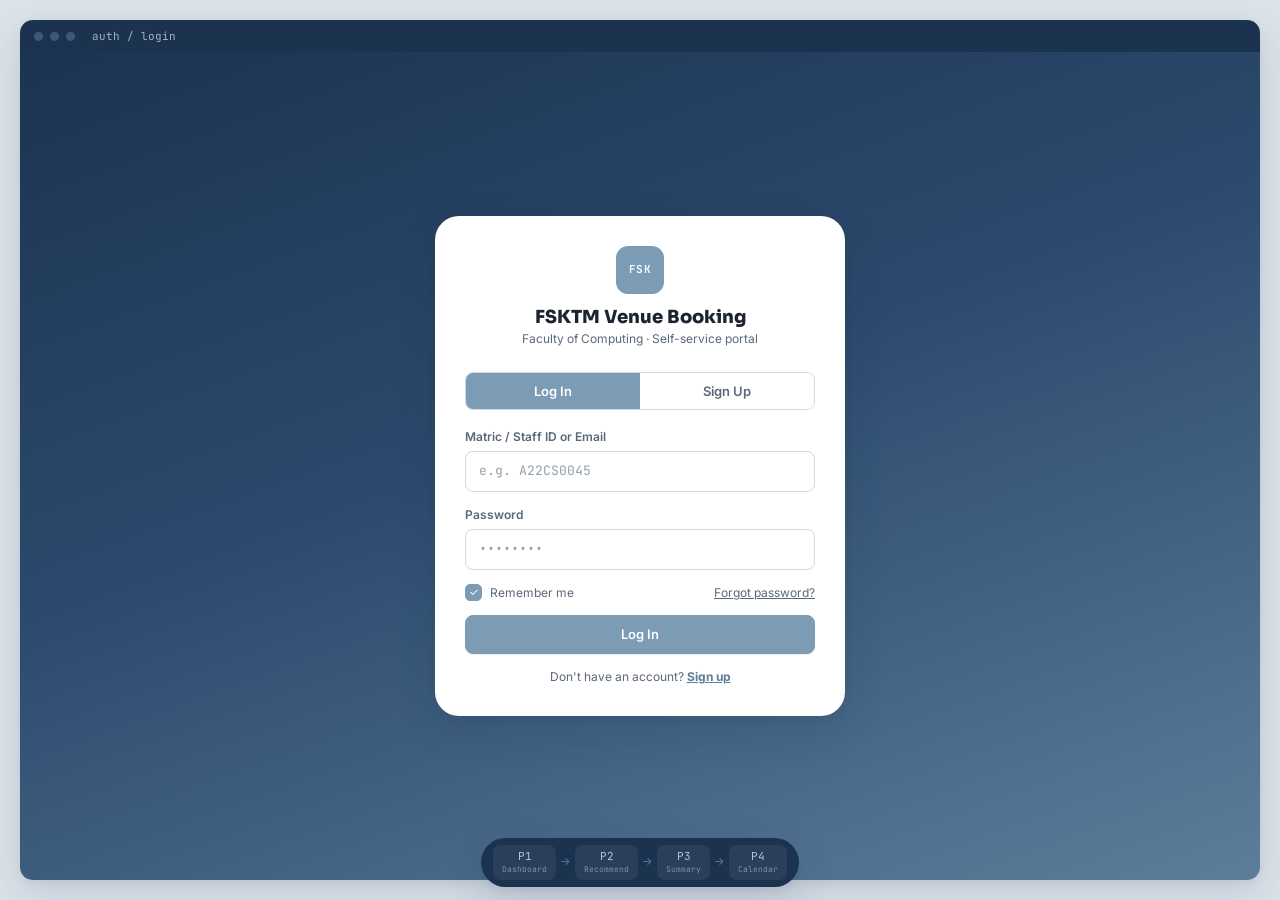
==== commit 33e0c208: "Add files via upload" ====
--- a/index.html
+++ b/index.html
@@ -9,28 +9,6 @@
 </head>
 <body>
   <div class="app">
-    <!-- ============ TOP CHROME ============ -->
-    <div class="chrome">
-      <div class="brand">
-        <span class="dot">FSK</span>
-        <b>FSKTM Venue Booking</b>&nbsp;<span class="brand-sub">// high-fidelity prototype</span>
-      </div>
-
-      <div class="spacer"></div>
-
-      <!-- global time format -->
-      <span class="mono" style="font-size:10px;color:#8f8f8f;">TIME</span>
-      <div class="seg">
-        <button data-chrome="time" data-chrome-time="12">12h</button>
-        <button data-chrome="time" data-chrome-time="24">24h</button>
-      </div>
-
-      <!-- annotation toggle removed -->
-
-      <!-- prev / next removed -->
-      <span class="pos" id="pos"></span>
-    </div>
-
     <!-- ============ STAGE ============ -->
     <div class="stage" id="stage"></div>
   </div>
--- a/wf/styles.css
+++ b/wf/styles.css
@@ -66,6 +66,7 @@
   color: var(--ink);
   -webkit-font-smoothing: antialiased;
   overflow-x: hidden;
+  line-height: 1.45;
 }
 
 /* ============================================================
@@ -78,62 +79,33 @@
   overflow: hidden;
 }
 
-/* ---- Top chrome bar (wireframe meta-bar, kept utilitarian) ---- */
-.chrome {
-  flex-shrink: 0;
-  background: var(--secondary-deep);
-  color: #fff;
-  display: flex;
-  align-items: center;
-  gap: clamp(6px, 1.5vw, 16px);
-  padding: 0 clamp(10px, 2vw, 16px);
-  height: clamp(42px, 6vh, 50px);
-  border-bottom: 1px solid #0f2237;
-}
-.chrome .brand {
-  display: flex; align-items: center; gap: 8px;
-  font-family: var(--mono); font-size: clamp(10px, 1.2vw, 12px);
-  letter-spacing: 0.03em; color: #fff;
-  white-space: nowrap; overflow: hidden;
-}
-.chrome .brand .dot {
-  width: 22px; height: 22px;
-  background: var(--primary); border-radius: 6px;
-  display: grid; place-items: center;
-  font-size: 10px; font-weight: 700; color: #fff;
-  flex-shrink: 0;
-}
-.chrome .brand b { font-weight: 700; font-family: var(--display); }
-.chrome .brand .brand-sub { color: #9fb3c8; }
-.chrome .spacer { flex: 1; min-width: 0; }
-
 .seg { display: inline-flex; border: 1px solid #3a5878; border-radius: 7px; overflow: hidden; flex-shrink: 0; }
 .seg button { background: transparent; border: 0; color: #b7c6d6; font-family: var(--mono); font-size: 11px; padding: 5px 8px; cursor: pointer; }
 .seg button.on { background: var(--primary); color: #fff; }
 
-.chrome .nav { display: inline-flex; align-items: center; gap: 6px; flex-shrink: 0; }
-.chrome .nav .pos { font-family: var(--mono); font-size: 10px; color: #b7c6d6; min-width: 60px; text-align: center; }
-
 /* ---- Stage ---- */
 .stage {
-  flex: 1; overflow: auto;
-  padding: clamp(0px, 2vw, 30px) clamp(0px, 2vw, 30px) clamp(72px, 10vh, 96px);
-  display: flex; justify-content: center;
+  flex: 1; overflow: hidden;
+  padding: clamp(0px, 1.6vw, 22px);
+  display: flex; justify-content: center; align-items: stretch;
 }
 .frame {
-  width: 100%; max-width: 1240px;
+  width: 100%; max-width: 1280px;
+  height: 100%;
   background: var(--bg);
   border-radius: clamp(0px, 1vw, 20px);
   box-shadow: var(--shadow-lg);
-  overflow: hidden; position: relative; align-self: flex-start;
+  overflow: hidden; position: relative;
+  display: flex; flex-direction: column;
 }
 .frame > .titlebar {
   height: 32px; background: var(--secondary-deep);
   display: flex; align-items: center; gap: 7px; padding: 0 14px;
+  flex-shrink: 0;
 }
 .frame > .titlebar .tl { width: 9px; height: 9px; border-radius: 50%; background: #3a5878; }
 .frame > .titlebar .url { margin-left: 10px; font-family: var(--mono); font-size: 11px; color: #9fb3c8; }
-.screen { position: relative; }
+.screen { position: relative; flex: 1; min-height: 0; display: flex; flex-direction: column; }
 
 /* ============================================================
    PRIMITIVES
@@ -261,15 +233,19 @@
   transition: width 0.2s ease;
 }
 .side .navitem {
-  display: flex; align-items: center; gap: 10px;
-  padding: clamp(9px, 1.2vh, 11px) clamp(8px, 1.2vw, 13px);
-  margin: 2px clamp(6px, 0.8vw, 12px);
-  border-radius: var(--r-sm);
-  font-size: clamp(11px, 1.2vw, 13px); color: #b7c6d6; font-weight: 500;
+  display: flex; align-items: center; gap: 12px;
+  padding: clamp(10px, 1.4vh, 13px) clamp(10px, 1.2vw, 14px);
+  margin: 3px clamp(6px, 0.8vw, 12px);
+  border-radius: var(--r);
+  font-size: clamp(12px, 1.25vw, 14px); color: #b7c6d6; font-weight: 500;
   cursor: pointer; border: 1px solid transparent;
   white-space: nowrap; overflow: hidden;
 }
-.side .navitem .ico { background: rgba(255,255,255,.08); color: #cfe0ec; }
+.side .navitem .ico {
+  width: clamp(26px, 2.6vw, 30px); height: clamp(26px, 2.6vw, 30px);
+  border-radius: 8px; font-size: clamp(13px, 1.4vw, 15px);
+  background: rgba(255,255,255,.08); color: #cfe0ec;
+}
 .side .navitem:hover { background: rgba(255,255,255,.06); color: #fff; }
 .side .navitem.on { background: var(--primary); color: #fff; font-weight: 700; }
 .side .navitem.on .ico { background: rgba(255,255,255,.2); color: #fff; }
@@ -344,8 +320,12 @@
 }
 .stat-row { display: flex; flex-wrap: wrap; gap: clamp(10px, 1.5vw, 18px); align-items: stretch; }
 .stat-row .stat { flex: 1 1 clamp(140px, 28%, 320px); }
-.dash-bottom { display: flex; flex-wrap: wrap; gap: clamp(10px, 1.5vw, 18px); align-items: stretch; }
-.dash-bottom > .uicard { flex: 1 1 clamp(220px, 40%, 600px); }
+.dash-brand-header {
+  flex-shrink: 0;
+  background: var(--secondary-deep);
+  padding: clamp(10px, 1.4vh, 14px) var(--pad-x);
+  border-bottom: 1px solid #0f2237;
+}
 
 /* List row */
 .lrow {
@@ -473,7 +453,7 @@
    AUTH
    ============================================================ */
 .authwrap {
-  min-height: clamp(520px, 80vh, 640px);
+  flex: 1; min-height: 0; overflow: auto;
   background: linear-gradient(160deg, var(--secondary-deep) 0%, var(--secondary) 45%, var(--primary-deep) 100%);
   display: grid; place-items: center;
   padding: clamp(22px, 5vh, 50px) clamp(16px, 4vw, 24px);
@@ -541,10 +521,9 @@
    NARROW SCREEN ADAPTATIONS (≤ 640px)
    ============================================================ */
 @media (max-width: 640px) {
-  .stage { padding: 0 0 72px; }
-  .frame { border-radius: 0; box-shadow: none; }
+  .stage { padding: 0; }
+  .frame { border-radius: 0; box-shadow: none; height: 100%; }
   .frame > .titlebar { display: none; }
-  .chrome .brand-sub { display: none; }
 
   .side {
     width: 100% !important; flex-direction: row;
@@ -554,7 +533,7 @@
   }
   .side .navlist { display: flex; flex-direction: row; padding: 0; gap: 2px; flex: 1; }
   .side .navitem { flex-direction: column; gap: 2px; padding: 6px 6px; margin: 0; min-width: 48px; font-size: 9px; text-align: center; justify-content: center; flex: 1; }
-  .side .navitem .ico { width: 20px; height: 20px; font-size: 10px; }
+  .side .navitem .ico { width: 24px; height: 24px; font-size: 12px; border-radius: 7px; }
   .brandbar   { display: none; }
   .userbar    { flex-direction: row; padding: 4px 6px; border-top: none; border-left: 1px solid rgba(255,255,255,.08); align-items: center; min-width: 44px; }
   .userbar .col, .userbar .btn { display: none; }
